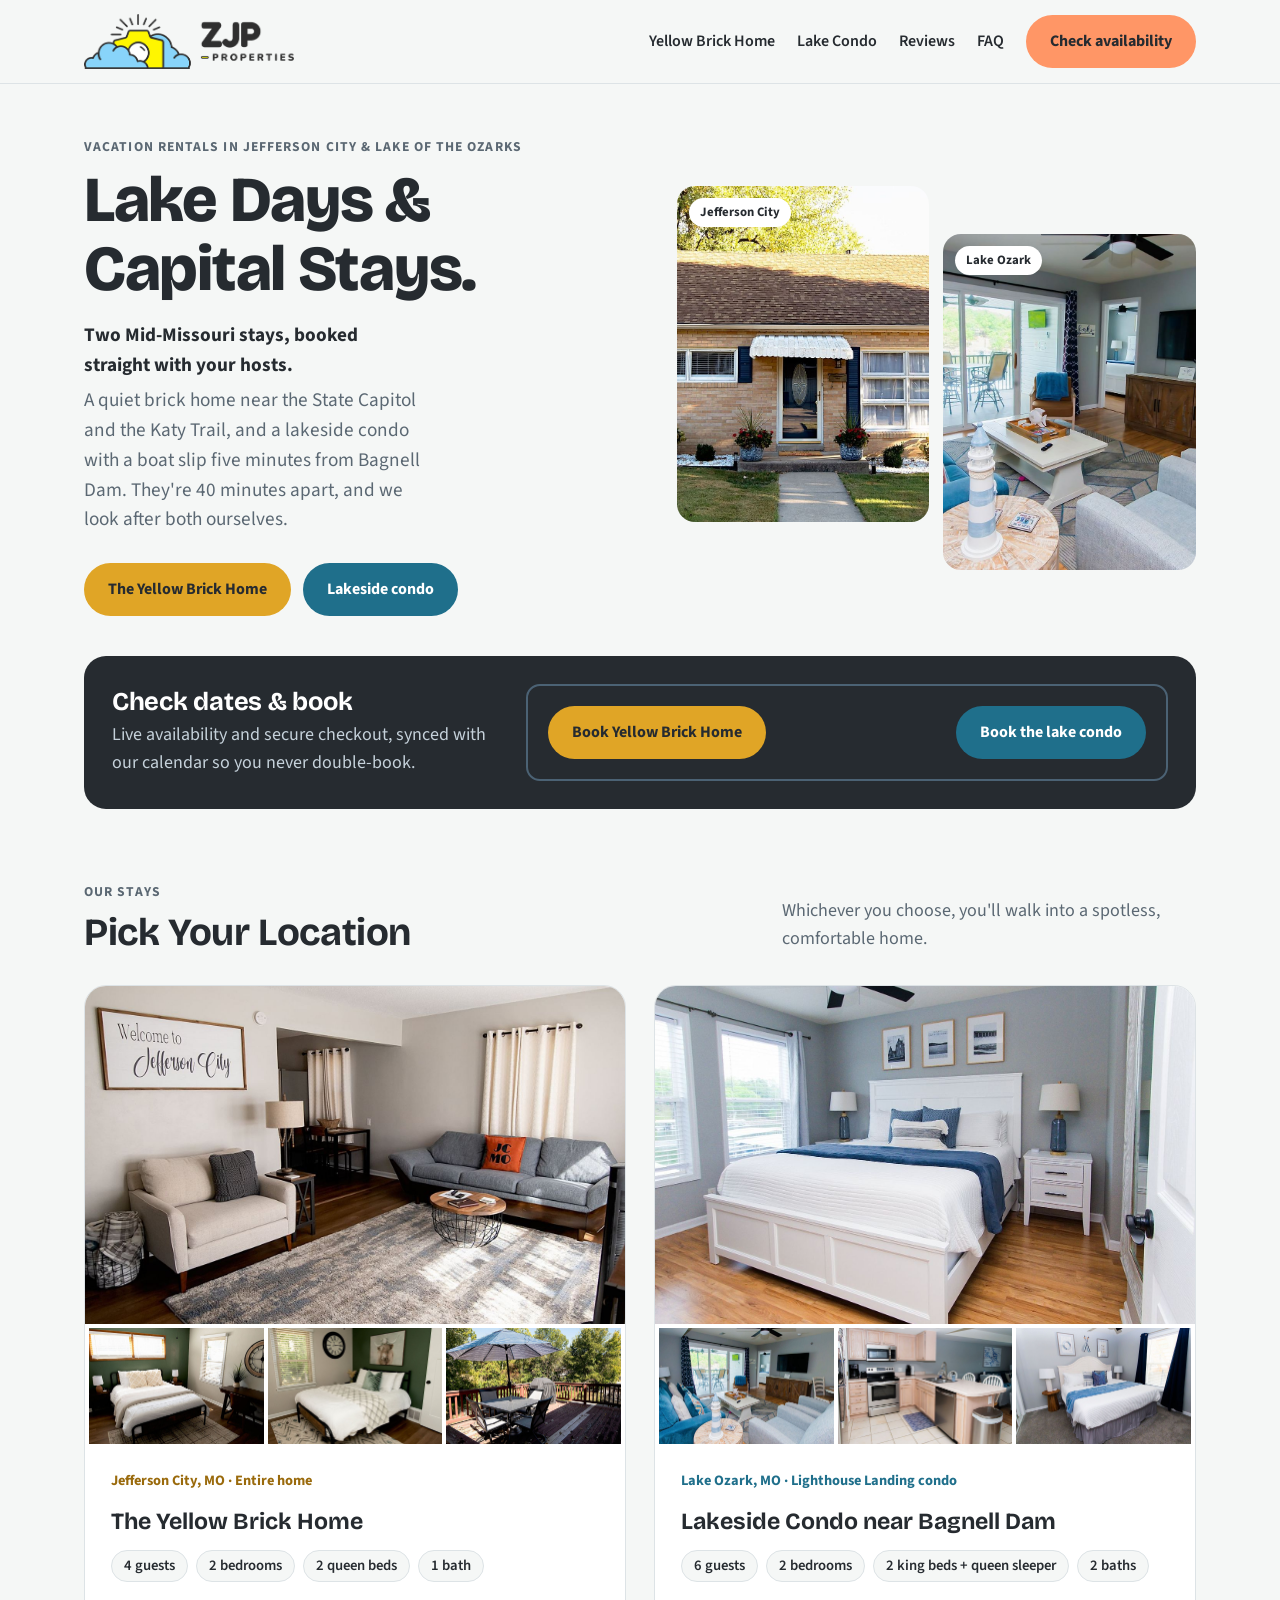
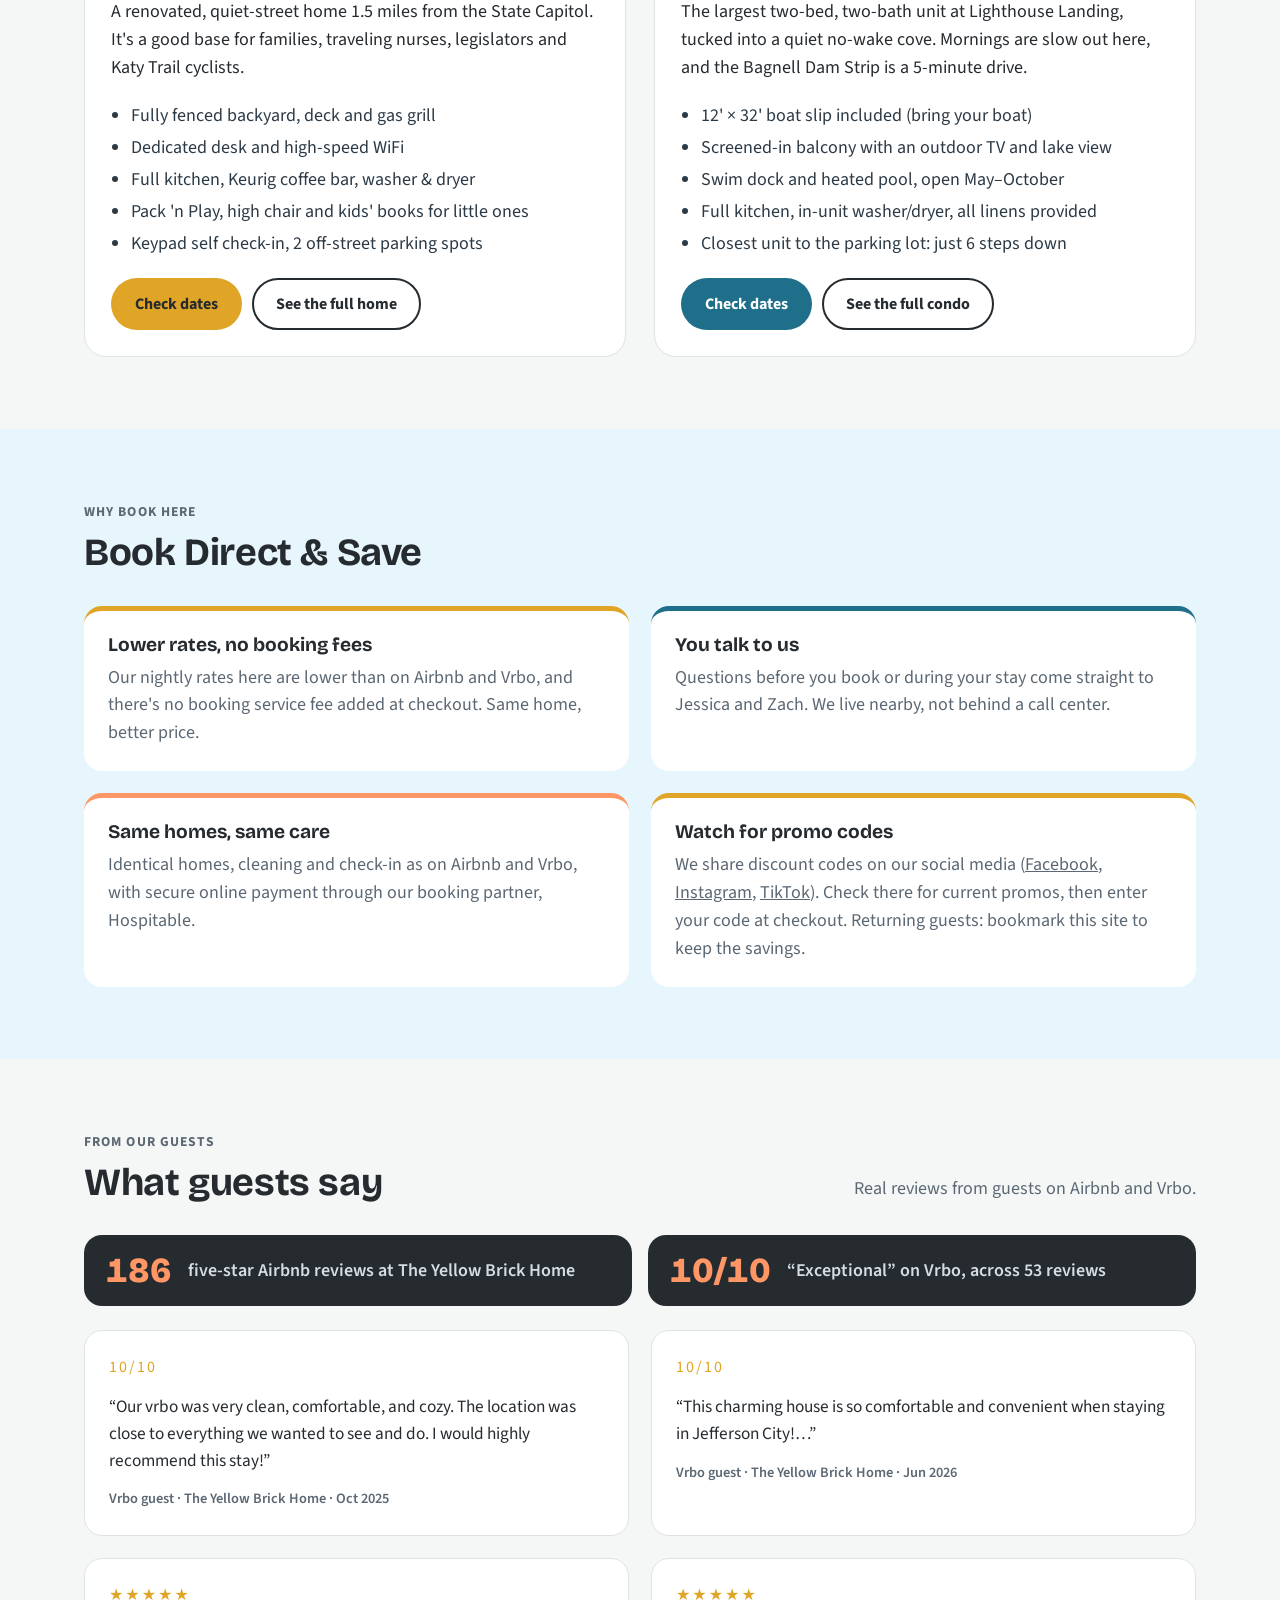
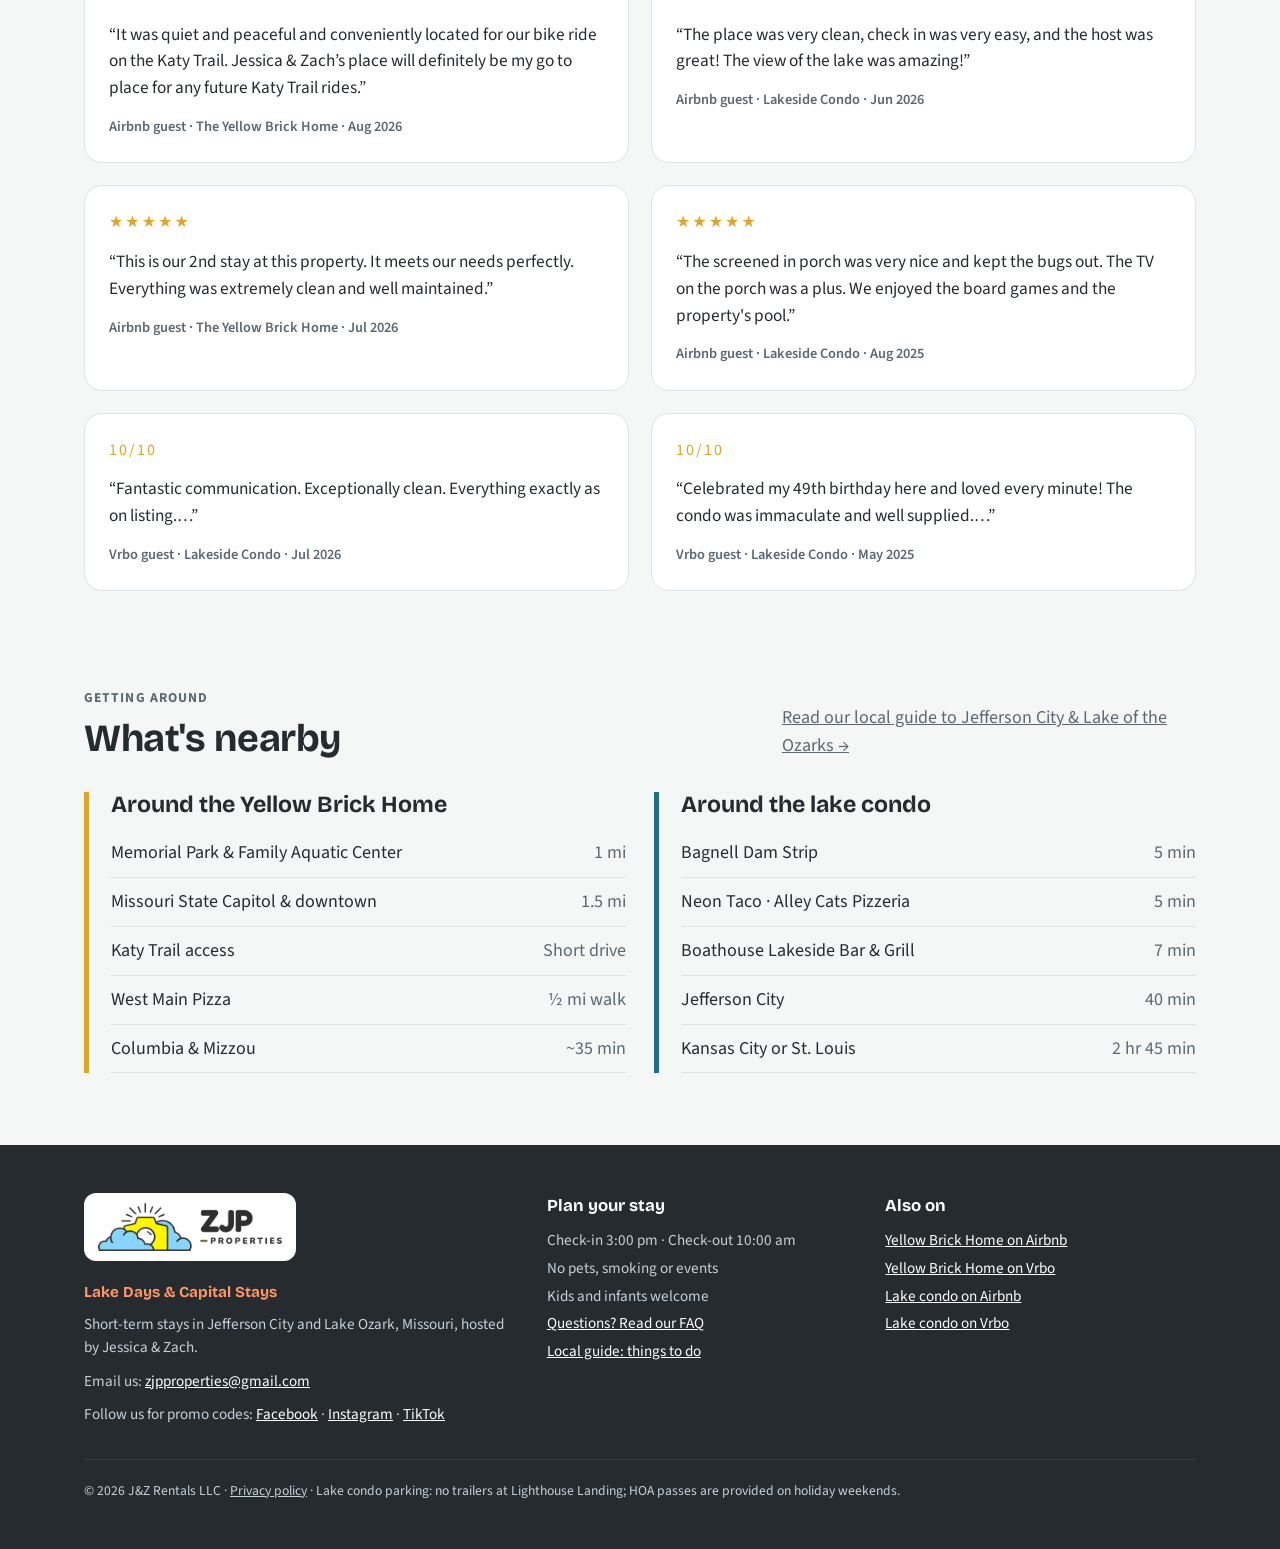
==== index.html @ ec97872d "Use horizontal ZJP logo in header and footer; logo share image Co-Authored-By: Claude Opus 5.5 <nore" ====
<!DOCTYPE html>
<html lang="en">
<head>
<meta charset="utf-8">
<meta name="viewport" content="width=device-width, initial-scale=1">
<title>Vacation Rentals in Jefferson City &amp; Lake of the Ozarks, MO | ZJP Properties</title>
<meta name="description" content="Book direct and save on two Mid-Missouri vacation rentals: The Yellow Brick Home near the Missouri State Capitol in Jefferson City, and a lakeside condo with a boat slip near Bagnell Dam at Lake of the Ozarks.">
<link rel="icon" type="image/svg+xml" href="img/favicon.svg">
<link rel="alternate icon" type="image/png" href="img/apple-touch-icon.png">
<link rel="apple-touch-icon" href="img/apple-touch-icon.png">
<link rel="preconnect" href="https://fonts.googleapis.com">
<link rel="preconnect" href="https://fonts.gstatic.com" crossorigin>
<link href="https://fonts.googleapis.com/css2?family=Bricolage+Grotesque:opsz,wght@12..96,500;12..96,700;12..96,800&family=Source+Sans+3:wght@400;600;700&display=swap" rel="stylesheet">
<link rel="stylesheet" href="css/site.css">
<link rel="canonical" href="https://zjpproperties.com/">
<meta name="robots" content="index, follow, max-image-preview:large">
<meta property="og:type" content="website">
<meta property="og:site_name" content="ZJP Properties">
<meta property="og:title" content="Vacation Rentals in Jefferson City &amp; Lake of the Ozarks, MO | ZJP Properties">
<meta property="og:description" content="Book direct and save on two Mid-Missouri vacation rentals: The Yellow Brick Home near the Missouri State Capitol in Jefferson City, and a lakeside condo with a boat slip near Bagnell Dam at Lake of the Ozarks.">
<meta property="og:url" content="https://zjpproperties.com/">
<meta property="og:image" content="https://zjpproperties.com/img/og-image.png">
<meta property="og:image:width" content="1200">
<meta property="og:image:height" content="630">
<meta property="og:image:alt" content="ZJP Properties logo: Lake Days &amp; Capital Stays, Jefferson City and Lake of the Ozarks">
<meta property="og:locale" content="en_US">
<meta name="twitter:card" content="summary_large_image">
<meta name="geo.region" content="US-MO">
<script type="application/ld+json">
{
 "@context": "https://schema.org",
 "@graph": [
  {
   "@type": "Organization",
   "@id": "https://zjpproperties.com/#org",
   "name": "ZJP Properties",
   "legalName": "J&Z Rentals LLC",
   "url": "https://zjpproperties.com/",
   "logo": "https://zjpproperties.com/img/zjp-horizontal.png",
   "email": "zjpproperties@gmail.com",
   "slogan": "Lake Days & Capital Stays",
   "sameAs": [
    "https://www.facebook.com/zjpproperties/",
    "https://www.instagram.com/zjpproperties/",
    "https://www.tiktok.com/@zjp.properties"
   ],
   "areaServed": [
    {
     "@type": "City",
     "name": "Jefferson City, Missouri"
    },
    {
     "@type": "City",
     "name": "Lake Ozark, Missouri"
    },
    {
     "@type": "Place",
     "name": "Lake of the Ozarks, Missouri"
    }
   ]
  },
  {
   "@type": "WebSite",
   "@id": "https://zjpproperties.com/#site",
   "url": "https://zjpproperties.com/",
   "name": "ZJP Properties",
   "publisher": {
    "@id": "https://zjpproperties.com/#org"
   }
  },
  {
   "@type": "ItemList",
   "name": "Our vacation rentals",
   "itemListElement": [
    {
     "@type": "ListItem",
     "position": 1,
     "url": "https://zjpproperties.com/yellow-brick-home.html",
     "name": "The Yellow Brick Home, Jefferson City"
    },
    {
     "@type": "ListItem",
     "position": 2,
     "url": "https://zjpproperties.com/lake-condo.html",
     "name": "Lakeside Condo near Bagnell Dam, Lake Ozark"
    }
   ]
  }
 ]
}
</script>
</head>
<body>

<header>
  <div class="wrap nav">
    <a class="brand" href="#top"><img src="img/zjp-horizontal.png" alt="ZJP Properties" width="211" height="55"></a>
    <button class="menu-toggle" type="button" aria-expanded="false" aria-controls="main-nav"><svg viewBox="0 0 24 24" aria-hidden="true"><path d="M3 6h18M3 12h18M3 18h18" stroke="currentColor" stroke-width="2.5" stroke-linecap="round"/></svg>Menu</button>
    <nav class="links" id="main-nav" aria-label="Main">
      <a href="yellow-brick-home.html">Yellow Brick Home</a>
      <a href="lake-condo.html">Lake Condo</a>
      <a href="#reviews">Reviews</a>
      <a href="faq.html">FAQ</a>
      <a class="btn btn-dark" href="#book">Check availability</a>
    </nav>
  </div>
</header>

<main id="top">
  <!-- HERO -->
  <div class="wrap hero">
    <div class="hero-grid">
      <div>
        <h1><span class="kicker h1-kicker">Vacation Rentals in Jefferson City &amp; Lake of the Ozarks</span>Lake Days &amp; Capital Stays.</h1>
        <p class="lede"><b class="lede-lead">Two Mid-Missouri stays, booked straight with your hosts.</b> A quiet brick home near the State Capitol and the Katy Trail, and a lakeside condo with a boat slip five minutes from Bagnell Dam. They're 40 minutes apart, and we look after both ourselves.</p>
        <div class="ctas">
          <a class="btn btn-brick" href="yellow-brick-home.html">The Yellow Brick Home</a>
          <a class="btn btn-lake" href="lake-condo.html">Lakeside condo</a>
        </div>
      </div>
      <div class="hero-photos">
        <div class="photo ybh">
          <img src="img/yellow-brick-home-exterior.jpg" alt="Front of The Yellow Brick Home, a yellow brick house with navy shutters" onerror="this.remove()">
          <div class="fallback">Photo: The Yellow Brick Home</div>
          <span class="tag">Jefferson City</span>
        </div>
        <div class="photo loz">
          <img src="img/lake-living-room.jpg" alt="Condo living room opening onto the screened balcony and the lake" onerror="this.remove()">
          <div class="fallback">Photo: lake condo living room</div>
          <span class="tag">Lake Ozark</span>
        </div>
      </div>
    </div>
  </div>

    <div class="wrap" id="book">
    <div class="book">
      <div>
        <h2 style="font-size:1.6rem">Check dates &amp; book</h2>
        <p>Live availability and secure checkout, synced with our calendar so you never double-book.</p>
      </div>
      <div class="widget-slot" id="hospitable-booking-widget">
        <a class="btn btn-brick" href="yellow-brick-home.html#book">Book Yellow Brick Home</a>
        <a class="btn btn-lake" href="lake-condo.html#book">Book the lake condo</a>
      </div>
    </div>
  </div>

  <!-- STAYS -->
  <section id="stays">
    <div class="wrap">
      <div class="section-head">
        <div><div class="kicker">Our stays</div><h2>Pick Your Location</h2></div>
        <p>Whichever you choose, you'll walk into a spotless, comfortable home.</p>
      </div>
      <div class="stays">
        <article class="stay is-ybh" id="yellow-brick-home">
          <div class="photo ybh">
            <img src="img/ybh-living-room.jpg" alt="Living room with a gray sofa and a Welcome to Jefferson City sign" onerror="this.remove()">
            <div class="fallback">Photo: The Yellow Brick Home living room</div>
          </div>
          <div class="thumbs">
            <img src="img/ybh-bedroom-desk.jpg" alt="Queen bedroom with a desk for working" loading="lazy">
            <img src="img/ybh-bedroom-2.jpg" alt="Second queen bedroom with a green accent wall" loading="lazy">
            <img src="img/ybh-deck.jpg" alt="Back deck with a table, umbrella and gas grill" loading="lazy">
          </div>
          <div class="stay-body">
            <div class="where">Jefferson City, MO · Entire home</div>
            <h3>The Yellow Brick Home</h3>
            <ul class="facts">
              <li>4 guests</li><li>2 bedrooms</li><li>2 queen beds</li><li>1 bath</li>
            </ul>
            <p>A renovated, quiet-street home 1.5 miles from the State Capitol. It's a good base for families, traveling nurses, legislators and Katy Trail cyclists.</p>
            <ul class="highlights">
              <li>Fully fenced backyard, deck and gas grill</li>
              <li>Dedicated desk and high-speed WiFi</li>
              <li>Full kitchen, Keurig coffee bar, washer &amp; dryer</li>
              <li>Pack 'n Play, high chair and kids' books for little ones</li>
              <li>Keypad self check-in, 2 off-street parking spots</li>
            </ul>
            <div class="actions">
              <a class="btn btn-brick" href="yellow-brick-home.html#book">Check dates</a>
              <a class="btn btn-ghost" href="yellow-brick-home.html">See the full home</a>
            </div>
          </div>
        </article>

        <article class="stay is-loz" id="lake-condo">
          <div class="photo loz">
            <img src="img/lake-primary-bedroom.jpg" alt="Primary bedroom with a king bed and windows overlooking the cove" onerror="this.remove()">
            <div class="fallback">Photo: primary bedroom</div>
          </div>
          <div class="thumbs">
            <img src="img/lake-living-room.jpg" alt="Living room with a view through to the balcony" loading="lazy">
            <img src="img/lake-kitchen.jpg" alt="Kitchen with stainless appliances and a breakfast bar" loading="lazy">
            <img src="img/lake-second-bedroom.jpg" alt="Second bedroom with a king bed" loading="lazy">
          </div>
          <div class="stay-body">
            <div class="where">Lake Ozark, MO · Lighthouse Landing condo</div>
            <h3>Lakeside Condo near Bagnell Dam</h3>
            <ul class="facts">
              <li>6 guests</li><li>2 bedrooms</li><li>2 king beds + queen sleeper</li><li>2 baths</li>
            </ul>
            <p>The largest two-bed, two-bath unit at Lighthouse Landing, tucked into a quiet no-wake cove. Mornings are slow out here, and the Bagnell Dam Strip is a 5-minute drive.</p>
            <ul class="highlights">
              <li>12' × 32' boat slip included (bring your boat)</li>
              <li>Screened-in balcony with an outdoor TV and lake view</li>
              <li>Swim dock and heated pool, open May–October</li>
              <li>Full kitchen, in-unit washer/dryer, all linens provided</li>
              <li>Closest unit to the parking lot: just 6 steps down</li>
            </ul>
            <div class="actions">
              <a class="btn btn-lake" href="lake-condo.html#book">Check dates</a>
              <a class="btn btn-ghost" href="lake-condo.html">See the full condo</a>
            </div>
          </div>
        </article>
      </div>
    </div>
  </section>

  <!-- WHY DIRECT -->
  <section class="direct" id="direct">
    <div class="wrap">
      <div class="section-head">
        <div><div class="kicker">Why book here</div><h2>Book Direct &amp; Save</h2></div>
      </div>
      <div class="reasons">
        <div class="reason">
          <h3>Lower rates, no booking fees</h3>
          <p>Our nightly rates here are lower than on Airbnb and Vrbo, and there's no booking service fee added at checkout. Same home, better price.</p>
        </div>
        <div class="reason">
          <h3>You talk to us</h3>
          <p>Questions before you book or during your stay come straight to Jessica and Zach. We live nearby, not behind a call center.</p>
        </div>
        <div class="reason">
          <h3>Same homes, same care</h3>
          <p>Identical homes, cleaning and check-in as on Airbnb and Vrbo, with secure online payment through our booking partner, Hospitable.</p>
        </div>
        <div class="reason">
          <h3>Watch for promo codes</h3>
          <p>We share discount codes on our social media (<a href="https://www.facebook.com/zjpproperties/" target="_blank" rel="noopener">Facebook</a>, <a href="https://www.instagram.com/zjpproperties/" target="_blank" rel="noopener">Instagram</a>, <a href="https://www.tiktok.com/@zjp.properties" target="_blank" rel="noopener">TikTok</a>). Check there for current promos, then enter your code at checkout. Returning guests: bookmark this site to keep the savings.</p>
        </div>
      </div>
    </div>
  </section>

  <!-- REVIEWS -->
  <section id="reviews">
    <div class="wrap">
      <div class="section-head">
        <div><div class="kicker">From our guests</div><h2>What guests say</h2></div>
        <p>Real reviews from guests on Airbnb and Vrbo.</p>
      </div>
      <div class="scores">
        <div class="score"><b>186</b><span>five-star Airbnb reviews at The Yellow Brick Home</span></div>
        <div class="score"><b>10/10</b><span>“Exceptional” on Vrbo, across 53 reviews</span></div>
      </div>
      <div class="reviews">
        <blockquote>
          <div class="stars" aria-label="10 out of 10">10/10</div>
          <p>“Our vrbo was very clean, comfortable, and cozy. The location was close to everything we wanted to see and do. I would highly recommend this stay!”</p>
          <footer>Vrbo guest · The Yellow Brick Home · Oct 2025</footer>
        </blockquote>
        <blockquote>
          <div class="stars" aria-label="10 out of 10">10/10</div>
          <p>“This charming house is so comfortable and convenient when staying in Jefferson City!…”</p>
          <footer>Vrbo guest · The Yellow Brick Home · Jun 2026</footer>
        </blockquote>
        <blockquote>
          <div class="stars" aria-label="5 out of 5 stars">★★★★★</div>
          <p>“It was quiet and peaceful and conveniently located for our bike ride on the Katy Trail. Jessica &amp; Zach’s place will definitely be my go to place for any future Katy Trail rides.”</p>
          <footer>Airbnb guest · The Yellow Brick Home · Aug 2026</footer>
        </blockquote>
        <blockquote>
          <div class="stars" aria-label="5 out of 5 stars">★★★★★</div>
          <p>“The place was very clean, check in was very easy, and the host was great! The view of the lake was amazing!”</p>
          <footer>Airbnb guest · Lakeside Condo · Jun 2026</footer>
        </blockquote>
        <blockquote>
          <div class="stars" aria-label="5 out of 5 stars">★★★★★</div>
          <p>“This is our 2nd stay at this property. It meets our needs perfectly. Everything was extremely clean and well maintained.”</p>
          <footer>Airbnb guest · The Yellow Brick Home · Jul 2026</footer>
        </blockquote>
        <blockquote>
          <div class="stars" aria-label="5 out of 5 stars">★★★★★</div>
          <p>“The screened in porch was very nice and kept the bugs out. The TV on the porch was a plus. We enjoyed the board games and the property's pool.”</p>
          <footer>Airbnb guest · Lakeside Condo · Aug 2025</footer>
        </blockquote>
        <blockquote>
          <div class="stars" aria-label="10 out of 10">10/10</div>
          <p>“Fantastic communication. Exceptionally clean. Everything exactly as on listing.…”</p>
          <footer>Vrbo guest · Lakeside Condo · Jul 2026</footer>
        </blockquote>
        <blockquote>
          <div class="stars" aria-label="10 out of 10">10/10</div>
          <p>“Celebrated my 49th birthday here and loved every minute! The condo was immaculate and well supplied.…”</p>
          <footer>Vrbo guest · Lakeside Condo · May 2025</footer>
        </blockquote>
      </div>
    </div>
  </section>

  <!-- AREA -->
  <section id="area" style="padding-top:24px">
    <div class="wrap">
      <div class="section-head">
        <div><div class="kicker">Getting around</div><h2>What's nearby</h2></div>
        <p><a href="jefferson-city-lake-of-the-ozarks-guide.html">Read our local guide to Jefferson City &amp; Lake of the Ozarks →</a></p>
      </div>
      <div class="area">
        <div class="area-col">
          <h3>Around the Yellow Brick Home</h3>
          <ul class="dist">
            <li><span>Memorial Park &amp; Family Aquatic Center</span><span>1 mi</span></li>
            <li><span>Missouri State Capitol &amp; downtown</span><span>1.5 mi</span></li>
            <li><span>Katy Trail access</span><span>Short drive</span></li>
            <li><span>West Main Pizza</span><span>½ mi walk</span></li>
            <li><span>Columbia &amp; Mizzou</span><span>~35 min</span></li>
          </ul>
        </div>
        <div class="area-col lake">
          <h3>Around the lake condo</h3>
          <ul class="dist">
            <li><span>Bagnell Dam Strip</span><span>5 min</span></li>
            <li><span>Neon Taco · Alley Cats Pizzeria</span><span>5 min</span></li>
            <li><span>Boathouse Lakeside Bar &amp; Grill</span><span>7 min</span></li>
            <li><span>Jefferson City</span><span>40 min</span></li>
            <li><span>Kansas City or St. Louis</span><span>2 hr 45 min</span></li>
          </ul>
        </div>
      </div>
    </div>
  </section>
</main>

<footer class="site-foot">
  <div class="wrap">
    <div class="foot-grid">
      <div>
        <a class="foot-logo" href="index.html"><img src="img/zjp-horizontal.png" alt="ZJP Properties" width="184" height="48" loading="lazy"></a>
        <p class="foot-tag">Lake Days &amp; Capital Stays</p>
        <p>Short-term stays in Jefferson City and Lake Ozark, Missouri, hosted by Jessica &amp; Zach.</p>
        <p style="margin-top:10px">Email us: <a href="mailto:zjpproperties@gmail.com">zjpproperties@gmail.com</a></p>
        <p class="foot-social">Follow us for promo codes: <a href="https://www.facebook.com/zjpproperties/" rel="me noopener" target="_blank">Facebook</a> · <a href="https://www.instagram.com/zjpproperties/" rel="me noopener" target="_blank">Instagram</a> · <a href="https://www.tiktok.com/@zjp.properties" rel="me noopener" target="_blank">TikTok</a></p>
      </div>
      <div>
        <h4>Plan your stay</h4>
        <ul>
          <li>Check-in 3:00 pm · Check-out 10:00 am</li>
          <li>No pets, smoking or events</li>
          <li>Kids and infants welcome</li>
          <li><a href="faq.html">Questions? Read our FAQ</a></li>
          <li><a href="jefferson-city-lake-of-the-ozarks-guide.html">Local guide: things to do</a></li>
        </ul>
      </div>
      <div>
        <h4>Also on</h4>
        <ul>
          <li><a href="https://airbnb.com/h/yellowbrickhome">Yellow Brick Home on Airbnb</a></li>
          <li><a href="https://www.vrbo.com/2959095">Yellow Brick Home on Vrbo</a></li>
          <li><a href="https://airbnb.com/h/lakeozarkview">Lake condo on Airbnb</a></li>
          <li><a href="https://www.vrbo.com/3686743">Lake condo on Vrbo</a></li>
        </ul>
      </div>
    </div>
    <div class="fine">© 2026 J&amp;Z Rentals LLC · <a href="privacy.html">Privacy policy</a> · Lake condo parking: no trailers at Lighthouse Landing; HOA passes are provided on holiday weekends.</div>
  </div>
</footer>
<script src="js/nav.js"></script>
</body>
</html>
---- css/site.css ----
/* Layout idea: two homes, two colors. Brick-gold for Jefferson City, lake-blue for Lake Ozark, side by side on one calm page.
   Brand colors pulled from the ZJP Properties logo: coral house, sky-blue clouds, charcoal outline. */
:root{
  --ink:#262b30;          /* logo outline charcoal, text + dark bands */
  --coral:#ff9666;        /* logo house */
  --sky:#88d4fa;          /* logo clouds */
  --sky-tint:#e7f5fd;
  --paper:#f5f7f6;        /* cool off-white page */
  --card:#ffffff;
  --brick:#e0a526;        /* Yellow Brick Home gold */
  --lake:#1f6f8b;         /* Lake of the Ozarks blue */
  --muted:#5b6873;
  --line:#dde3e6;
  --display:"Bricolage Grotesque", "Segoe UI", system-ui, sans-serif;
  --body:"Source Sans 3", "Segoe UI", system-ui, sans-serif;
  color-scheme: light;
}
*{box-sizing:border-box}
html,body{margin:0}
body{background:var(--paper);color:var(--ink);font-family:var(--body);font-size:18px;line-height:1.55}
img{max-width:100%;height:auto;display:block}
a{color:inherit}
h1,h2,h3{font-family:var(--display);line-height:1.08;margin:0;text-wrap:balance}
h1{font-size:clamp(2.3rem,5.4vw,4rem);font-weight:800;letter-spacing:-.02em}
h2{font-size:clamp(1.7rem,3.4vw,2.4rem);font-weight:700;letter-spacing:-.01em}
h3{font-size:1.45rem;font-weight:700}
p{margin:0}
.wrap{max-width:1160px;margin:0 auto;padding:0 24px}
:focus-visible{outline:3px solid var(--lake);outline-offset:3px;border-radius:4px}

/* header */
header{position:sticky;top:0;z-index:5;background:rgba(245,247,246,.94);backdrop-filter:blur(6px);border-bottom:1px solid var(--line)}
.nav{display:flex;align-items:center;justify-content:space-between;gap:16px;padding-top:14px;padding-bottom:14px}
.brand{display:flex;align-items:center;gap:12px;text-decoration:none}
.brand img{height:52px;width:auto}
.brand span{font-size:.9rem;color:var(--muted);font-weight:600;line-height:1.2}
@media (max-width:480px){.brand span{display:none}}
.links{display:flex;gap:22px;align-items:center;font-weight:600;font-size:1rem}
.links a{text-decoration:none}
.links a:hover{text-decoration:underline}
.btn{display:inline-flex;align-items:center;justify-content:center;gap:8px;padding:12px 22px;border-radius:999px;font-weight:700;text-decoration:none;border:2px solid transparent;font-size:1rem;cursor:pointer}
.btn-dark{background:var(--coral);color:var(--ink)}
.btn-dark:hover{background:#f57f4a}
.btn-brick{background:var(--brick);color:var(--ink)}
.btn-brick:hover{background:#cf951b}
.btn-lake{background:var(--lake);color:#fff}
.btn-lake:hover{background:#185a71}
.btn-ghost{border-color:var(--ink);color:var(--ink);background:transparent}


/* photos with graceful fallback */
.photo{position:relative;overflow:hidden;border-radius:18px;background:linear-gradient(135deg,var(--c1),var(--c2))}
.photo img{width:100%;height:100%;object-fit:cover}
.photo .fallback{position:absolute;inset:0;display:flex;align-items:flex-end;padding:18px;color:#fff;font-weight:600;font-size:.95rem;opacity:.9}
.photo img + .fallback{display:none}
.ybh{--c1:#f3c95b;--c2:#b97d12}
.loz{--c1:#4aa3c0;--c2:#123f52}

/* hero */
.hero{padding-top:56px;padding-bottom:40px}
.hero-grid{display:grid;grid-template-columns:1.05fr 1fr;gap:48px;align-items:center}
.hero p.lede{font-size:1.2rem;color:var(--muted);max-width:34ch;margin-top:18px}
.hero .ctas{display:flex;flex-wrap:wrap;gap:12px;margin-top:28px}
.hero-photos{display:grid;grid-template-columns:1fr 1fr;gap:14px}
.hero-photos .photo{aspect-ratio:3/4}
.hero-photos .photo:last-child{margin-top:48px}
.tag{position:absolute;left:12px;top:12px;background:#fff;color:var(--ink);font-size:.8rem;font-weight:700;padding:5px 11px;border-radius:999px}
@media (max-width:860px){.hero-grid{grid-template-columns:1fr}.hero-photos .photo{aspect-ratio:4/3}.hero-photos .photo:last-child{margin-top:0}}

/* booking strip */
.book{background:var(--ink);color:#fff;border-radius:22px;padding:28px;display:grid;grid-template-columns:1.2fr 2fr;gap:28px;align-items:center}
.book p{color:#c5d1da;margin-top:6px}
.widget-slot{border:2px dashed #4b6274;border-radius:14px;padding:20px;display:flex;flex-wrap:wrap;gap:12px;align-items:center;justify-content:space-between}
.widget-slot small{color:#9fb1bf;flex-basis:100%}
@media (max-width:860px){.book{grid-template-columns:1fr}}

/* sections */
section{padding:72px 0}
.kicker{font-weight:700;font-size:.85rem;letter-spacing:.08em;text-transform:uppercase;color:var(--muted);margin-bottom:10px}
.section-head{display:flex;justify-content:space-between;align-items:end;gap:24px;flex-wrap:wrap;margin-bottom:32px}
.section-head p{color:var(--muted);max-width:46ch}

/* stays */
.stays{display:grid;grid-template-columns:1fr 1fr;gap:28px}
.stay{background:var(--card);border-radius:22px;overflow:hidden;border:1px solid var(--line);display:flex;flex-direction:column}
.stay .photo{border-radius:0;aspect-ratio:16/10}
.thumbs{display:grid;grid-template-columns:repeat(3,1fr);gap:4px;padding:4px 4px 0}
.thumbs img{aspect-ratio:3/2;object-fit:cover;width:100%}
.stay-body{padding:26px;display:flex;flex-direction:column;gap:16px;flex:1}
.stay .where{font-weight:700;font-size:.9rem}
.stay.is-ybh .where{color:#9a6a0c}
.stay.is-loz .where{color:var(--lake)}
.facts{display:flex;flex-wrap:wrap;gap:8px;list-style:none;padding:0;margin:0}
.facts li{background:var(--paper);border:1px solid var(--line);border-radius:999px;padding:4px 12px;font-size:.92rem;font-weight:600;font-variant-numeric:tabular-nums}
.highlights{margin:0;padding-left:20px;color:#2c3a46}
.highlights li{margin:4px 0}
.stay .actions{margin-top:auto;display:flex;gap:10px;flex-wrap:wrap}
@media (max-width:860px){.stays{grid-template-columns:1fr}}

/* direct */
.direct{background:var(--sky-tint)}
.reasons{display:grid;grid-template-columns:repeat(2,1fr);gap:22px}
.reason{background:var(--card);border-radius:18px;padding:24px;border-top:5px solid var(--brick)}
.reason:nth-child(2){border-top-color:var(--lake)}
.reason:nth-child(3){border-top-color:var(--coral)}
.reason h3{font-size:1.2rem;margin-bottom:8px}
.reason p{color:var(--muted)}
@media (max-width:860px){.reasons{grid-template-columns:1fr}}

/* reviews */
.reviews{display:grid;grid-template-columns:repeat(2,1fr);gap:22px}
blockquote{margin:0;background:var(--card);border:1px solid var(--line);border-radius:18px;padding:24px;display:flex;flex-direction:column;gap:14px}
blockquote p{font-size:1.08rem}
blockquote footer{font-size:.9rem;color:var(--muted);font-weight:600}
.stars{color:var(--brick);letter-spacing:2px;font-size:1rem}
@media (max-width:760px){.reviews{grid-template-columns:1fr}}
.scores{display:flex;flex-wrap:wrap;gap:16px;margin-bottom:24px}
.score{flex:1 1 260px;display:flex;align-items:center;gap:16px;background:var(--ink);color:#fff;border-radius:18px;padding:18px 22px}
.score b{font-family:var(--display);font-size:2.2rem;font-weight:800;color:var(--coral);font-variant-numeric:tabular-nums;line-height:1}
.score span{color:#d6dee4;font-weight:600}

/* area */
.area{display:grid;grid-template-columns:1fr 1fr;gap:28px}
.area-col{border-left:5px solid var(--brick);padding-left:22px}
.area-col.lake{border-left-color:var(--lake)}
.area-col h3{margin-bottom:12px}
.dist{list-style:none;padding:0;margin:0}
.dist li{display:flex;justify-content:space-between;gap:16px;padding:10px 0;border-bottom:1px solid var(--line)}
.dist span:last-child{color:var(--muted);font-variant-numeric:tabular-nums;white-space:nowrap}
@media (max-width:760px){.area{grid-template-columns:1fr}}

/* footer */
.site-foot{background:var(--ink);color:#c5d1da;padding:48px 0;font-size:.95rem}
.foot-grid{display:grid;grid-template-columns:1.4fr 1fr 1fr;gap:28px}
.site-foot h4{color:#fff;font-family:var(--display);font-size:1.05rem;margin:0 0 10px}
.site-foot ul{list-style:none;padding:0;margin:0}
.site-foot li{margin:4px 0}
.foot-social{margin-top:10px}
.site-foot a{color:#fff}
.fine{margin-top:32px;padding-top:20px;border-top:1px solid #2d4152;font-size:.85rem}
@media (max-width:760px){.foot-grid{grid-template-columns:1fr}}

@media (prefers-reduced-motion:reduce){*{scroll-behavior:auto!important;transition:none!important}}
html{scroll-behavior:smooth}

/* ---------- property + FAQ pages ---------- */
.crumbs{font-size:.92rem;color:var(--muted);padding-top:28px}
.crumbs a{color:var(--muted)}
.prop-head{display:flex;justify-content:space-between;align-items:end;gap:24px;flex-wrap:wrap;padding:12px 0 24px}
.prop-head .where{font-weight:700;font-size:.95rem;margin-bottom:8px}
.is-ybh .prop-head .where{color:#9a6a0c}
.is-loz .prop-head .where{color:var(--lake)}
.gallery{display:grid;grid-template-columns:2fr 1fr 1fr;grid-template-rows:repeat(2,minmax(150px,240px));gap:10px;border-radius:22px;overflow:hidden}
.gallery button{all:unset;cursor:zoom-in;display:block;position:relative;overflow:hidden;background:#d8e0e4}
.gallery button:focus-visible{outline:3px solid var(--lake);outline-offset:-3px}
.gallery img{width:100%;height:100%;object-fit:cover;transition:transform .3s}
.gallery button:hover img{transform:scale(1.03)}
.gallery button:first-child{grid-row:span 2}
@media (max-width:760px){.gallery{grid-template-columns:1fr 1fr;grid-template-rows:none}.gallery button{aspect-ratio:4/3}.gallery button:first-child{grid-column:span 2;grid-row:auto}}
dialog.lightbox{border:0;padding:0;background:transparent;max-width:min(1200px,94vw);max-height:92vh}
dialog.lightbox::backdrop{background:rgba(15,20,25,.88)}
dialog.lightbox img{max-height:84vh;width:auto;margin:0 auto;border-radius:12px}
dialog.lightbox .lb-bar{display:flex;justify-content:space-between;align-items:center;gap:12px;color:#fff;padding:10px 4px 0}
dialog.lightbox button{background:#fff;color:var(--ink);border:0;border-radius:999px;padding:8px 16px;font-weight:700;cursor:pointer;font-size:.95rem}
.prop-grid{display:grid;grid-template-columns:1.6fr 1fr;gap:48px;align-items:start}
@media (max-width:900px){.prop-grid{grid-template-columns:1fr}}
.prose p{margin-bottom:14px;max-width:62ch}
.glance{background:var(--card);border:1px solid var(--line);border-radius:20px;padding:24px;position:sticky;top:96px}
.glance h3{font-size:1.15rem;margin-bottom:12px}
.glance dl{display:grid;grid-template-columns:auto 1fr;gap:8px 16px;margin:0 0 20px}
.glance dt{color:var(--muted);font-weight:600}
.glance dd{margin:0;font-weight:700;font-variant-numeric:tabular-nums}
.glance .btn{width:100%}
.glance small{display:block;color:var(--muted);margin-top:10px;text-align:center}
.block{padding:40px 0;border-top:1px solid var(--line)}
.block h2{font-size:1.6rem;margin-bottom:18px}
.amen{display:grid;grid-template-columns:repeat(auto-fill,minmax(220px,1fr));gap:22px}
.amen h3{font-size:1.05rem;margin-bottom:8px}
.amen ul,.rules ul,.checkout{margin:0;padding-left:20px}
.amen li,.rules li,.checkout li{margin:4px 0}
.rules{display:grid;grid-template-columns:1fr 1fr;gap:22px}
@media (max-width:760px){.rules{grid-template-columns:1fr}}
.note{background:var(--sky-tint);border-left:5px solid var(--lake);border-radius:12px;padding:18px 20px;max-width:70ch}
.note.warn{background:#fff6e6;border-left-color:var(--brick)}
.note b{display:block;margin-bottom:4px}
.cta-band{background:var(--ink);color:#fff;border-radius:22px;padding:32px;display:flex;justify-content:space-between;align-items:center;gap:20px;flex-wrap:wrap;margin:24px 0 72px}
.cta-band p{color:#c5d1da;margin-top:6px}
.faq{max-width:820px}
.faq h2{font-size:1.5rem;margin:36px 0 12px}
.faq details{background:var(--card);border:1px solid var(--line);border-radius:14px;margin-bottom:10px}
.faq summary{cursor:pointer;padding:16px 20px;font-weight:700;list-style:none;display:flex;justify-content:space-between;gap:16px}
.faq summary::after{content:"+";font-family:var(--display);font-size:1.3rem;line-height:1;color:var(--lake)}
.faq details[open] summary::after{content:"–"}
.faq summary::-webkit-details-marker{display:none}
.faq details > div{padding:0 20px 18px;color:#2c3a46}
.faq details > div p + p{margin-top:10px}
.links a[aria-current="page"]{text-decoration:underline;text-underline-offset:5px}
.gallery.g4 button:last-child{grid-column:span 2}
@media (max-width:760px){.gallery.g4 button:last-child{grid-column:auto}}
.booking{scroll-margin-top:90px}
.booking-note{color:var(--muted);max-width:62ch;margin-bottom:18px}
.widget-wrap{background:var(--card);border:1px solid var(--line);border-radius:20px;padding:12px;min-height:120px}
.booking-fallback{font-size:.95rem;color:var(--muted);margin-top:10px}
.widget-slot{border-style:solid}
.policy h2{font-size:1.4rem;margin:32px 0 10px}
.policy ul{padding-left:20px;margin:0 0 14px}
.policy li{margin:6px 0}
.fine a{color:inherit}
.lede-lead{display:block;color:var(--ink);font-weight:700;margin-bottom:6px}
.foot-tag{font-family:var(--display);font-weight:700;color:var(--coral);margin-bottom:8px}
.brand span{font-family:var(--display);font-weight:700;color:var(--ink)}

/* mobile menu */
.menu-toggle{display:none;align-items:center;gap:8px;background:var(--card);color:var(--ink);border:2px solid var(--ink);border-radius:999px;padding:9px 16px;font:700 1rem var(--body);cursor:pointer}
.menu-toggle svg{width:20px;height:20px}
@media (max-width:760px){
  .nav{position:relative}
  .menu-toggle{display:inline-flex}
  .links{display:none;position:absolute;top:100%;left:0;right:0;background:var(--paper);flex-direction:column;align-items:stretch;gap:0;padding:8px 24px 20px;border-bottom:1px solid var(--line);box-shadow:0 12px 24px rgba(0,0,0,.08)}
  .links.open{display:flex}
  .links a:not(.btn){padding:14px 0;border-bottom:1px solid var(--line);font-size:1.1rem}
  .links .btn{margin-top:14px}
}

.h1-kicker{display:block;font-family:var(--body)}
.guide h2{margin:40px 0 10px}
.guide h3{margin:24px 0 6px}
.guide ul{padding-left:20px;max-width:62ch}
.guide li{margin:8px 0}
.guide .btn{margin-top:6px}

/* camera-sunrise logo + wordmark (Nov 2026) */
.brand img{height:55px;width:auto}
@media (max-width:480px){.brand img{height:46px}}
.foot-logo{display:inline-block;background:#fff;border-radius:12px;padding:10px 14px;margin-bottom:12px}
.foot-logo img{height:48px;width:auto;display:block}
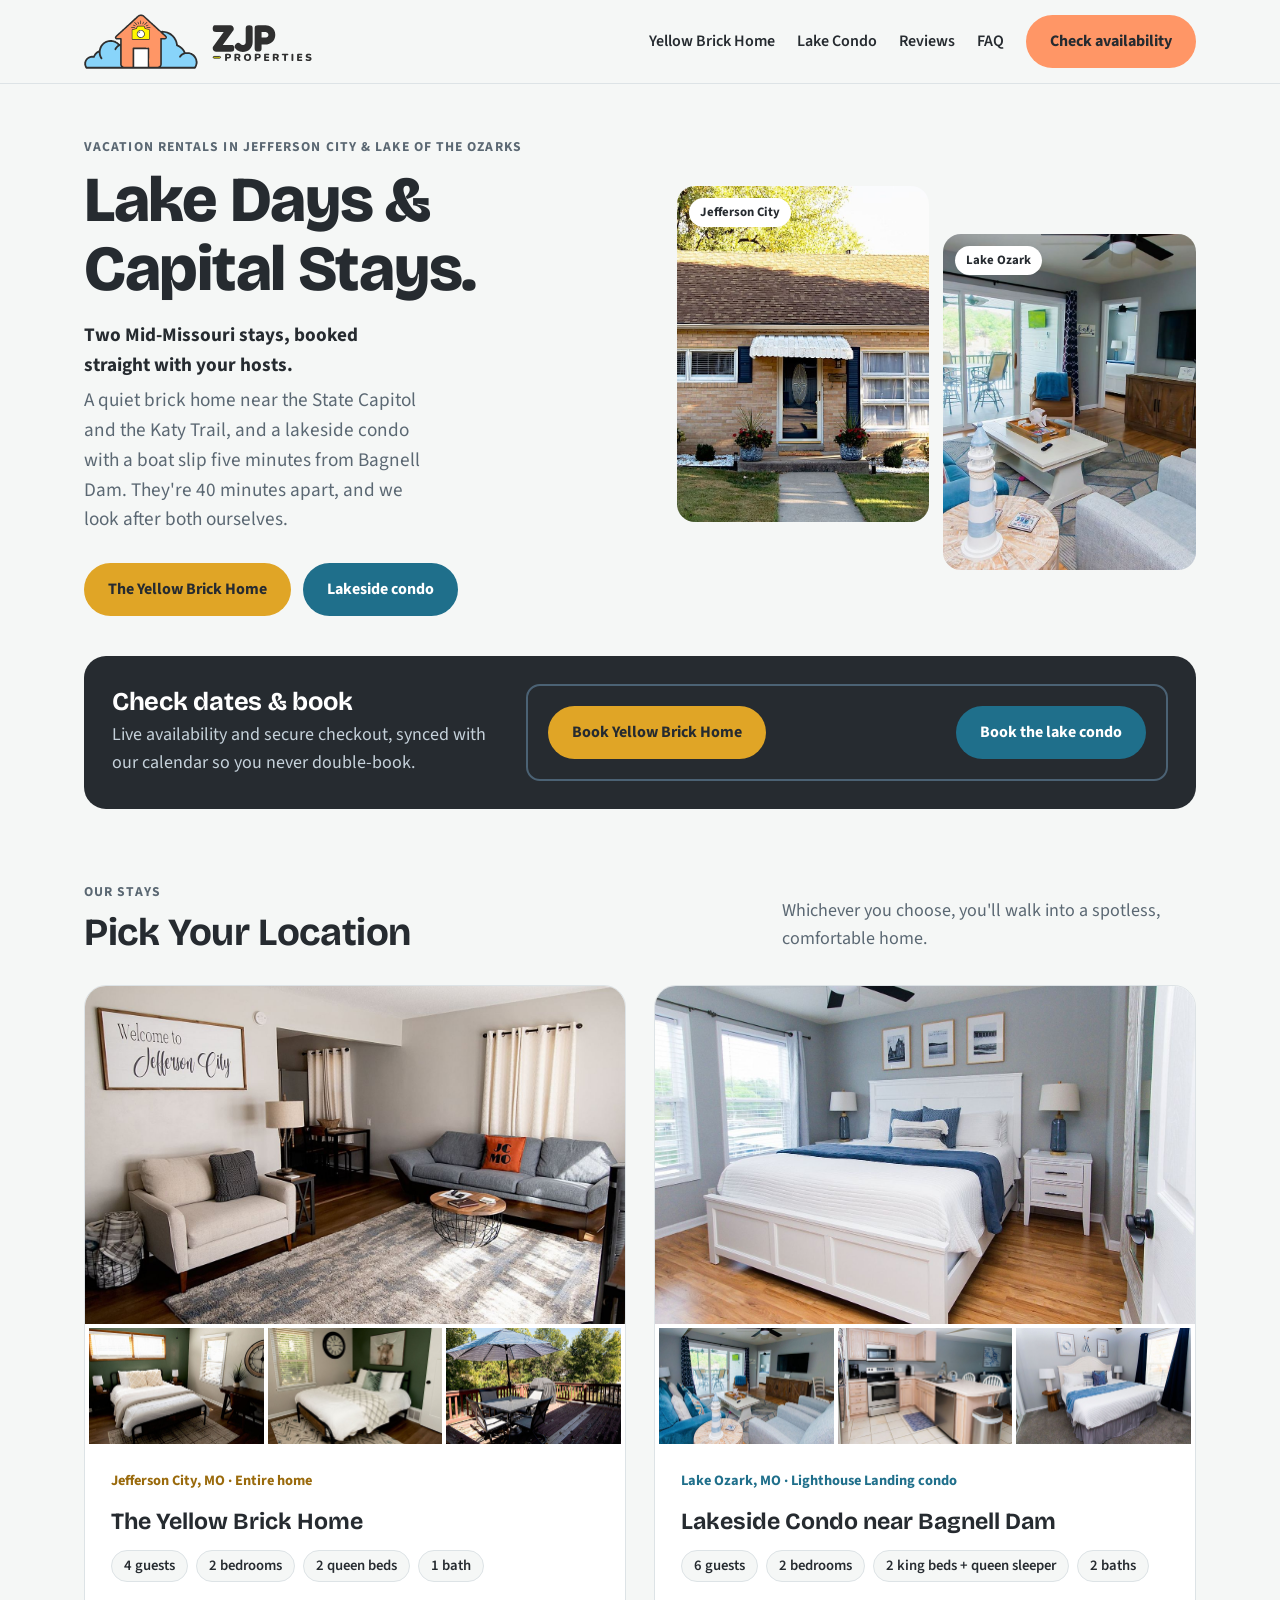
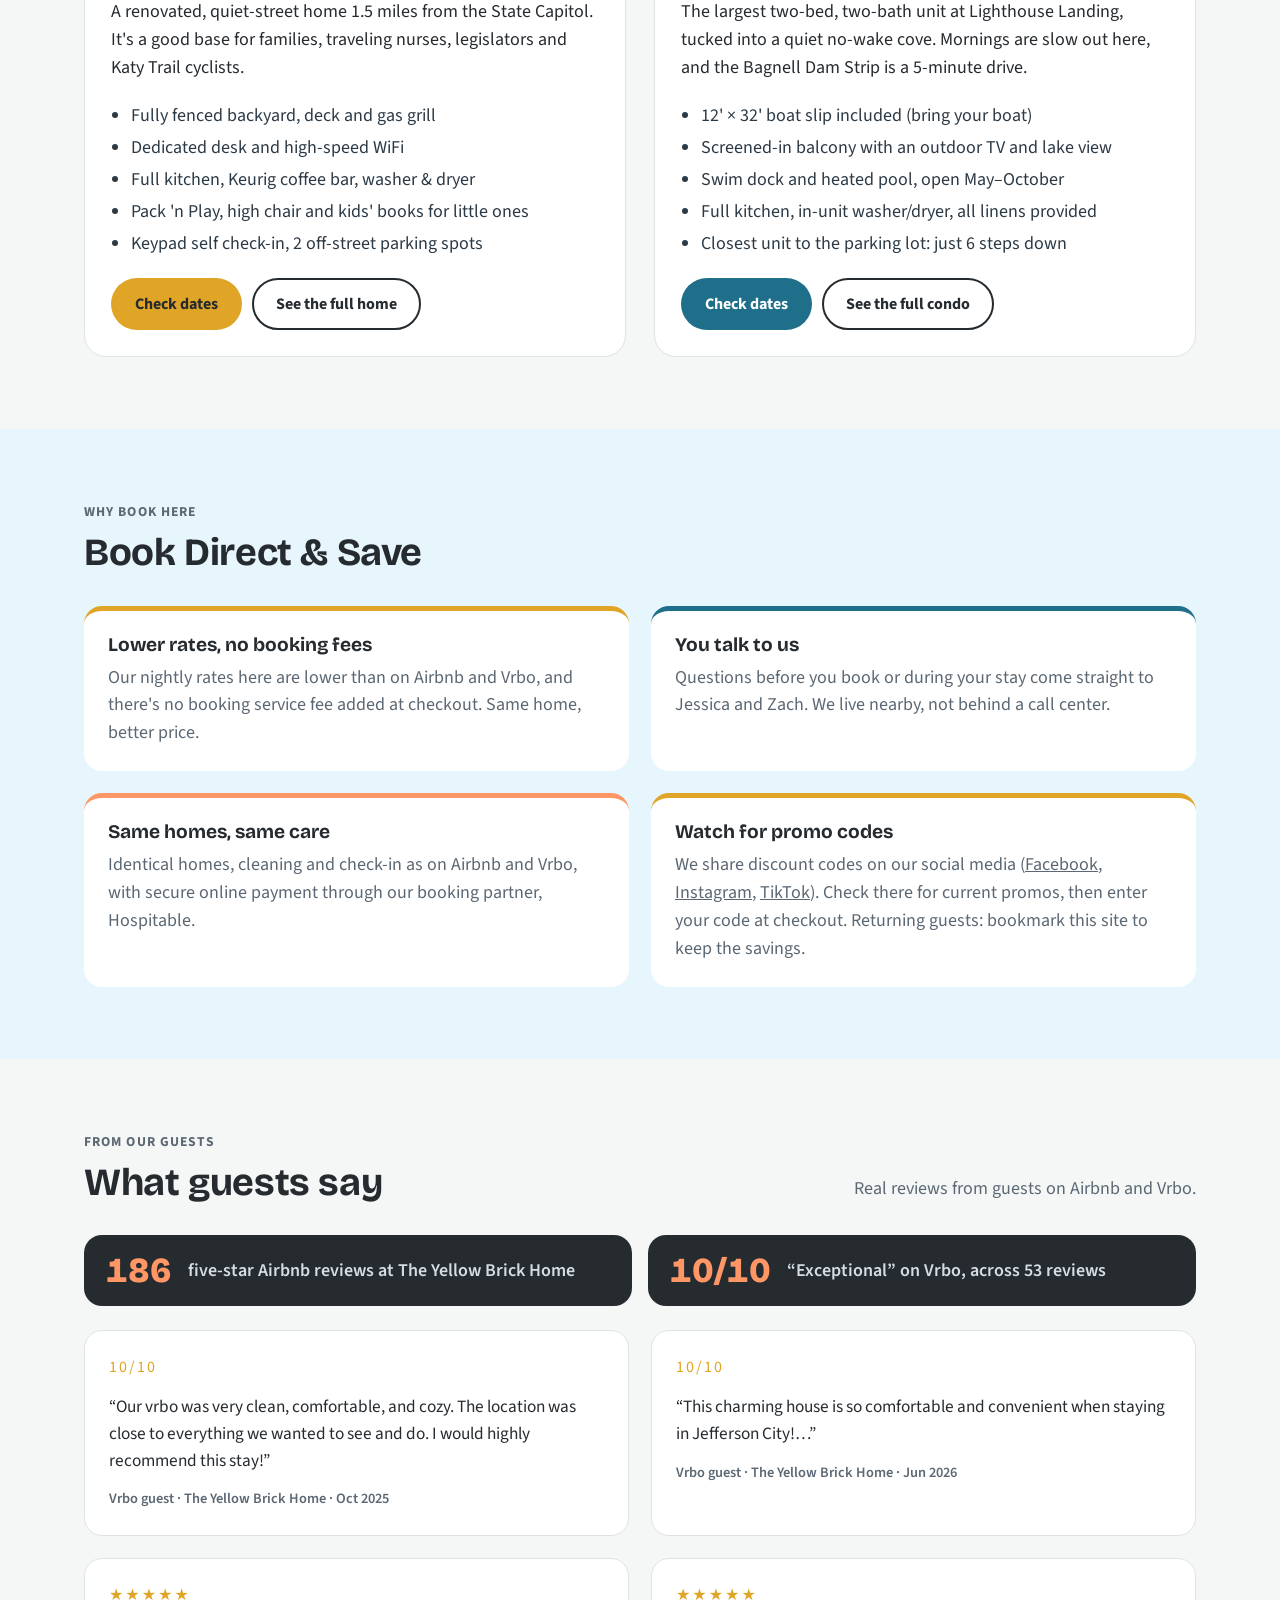
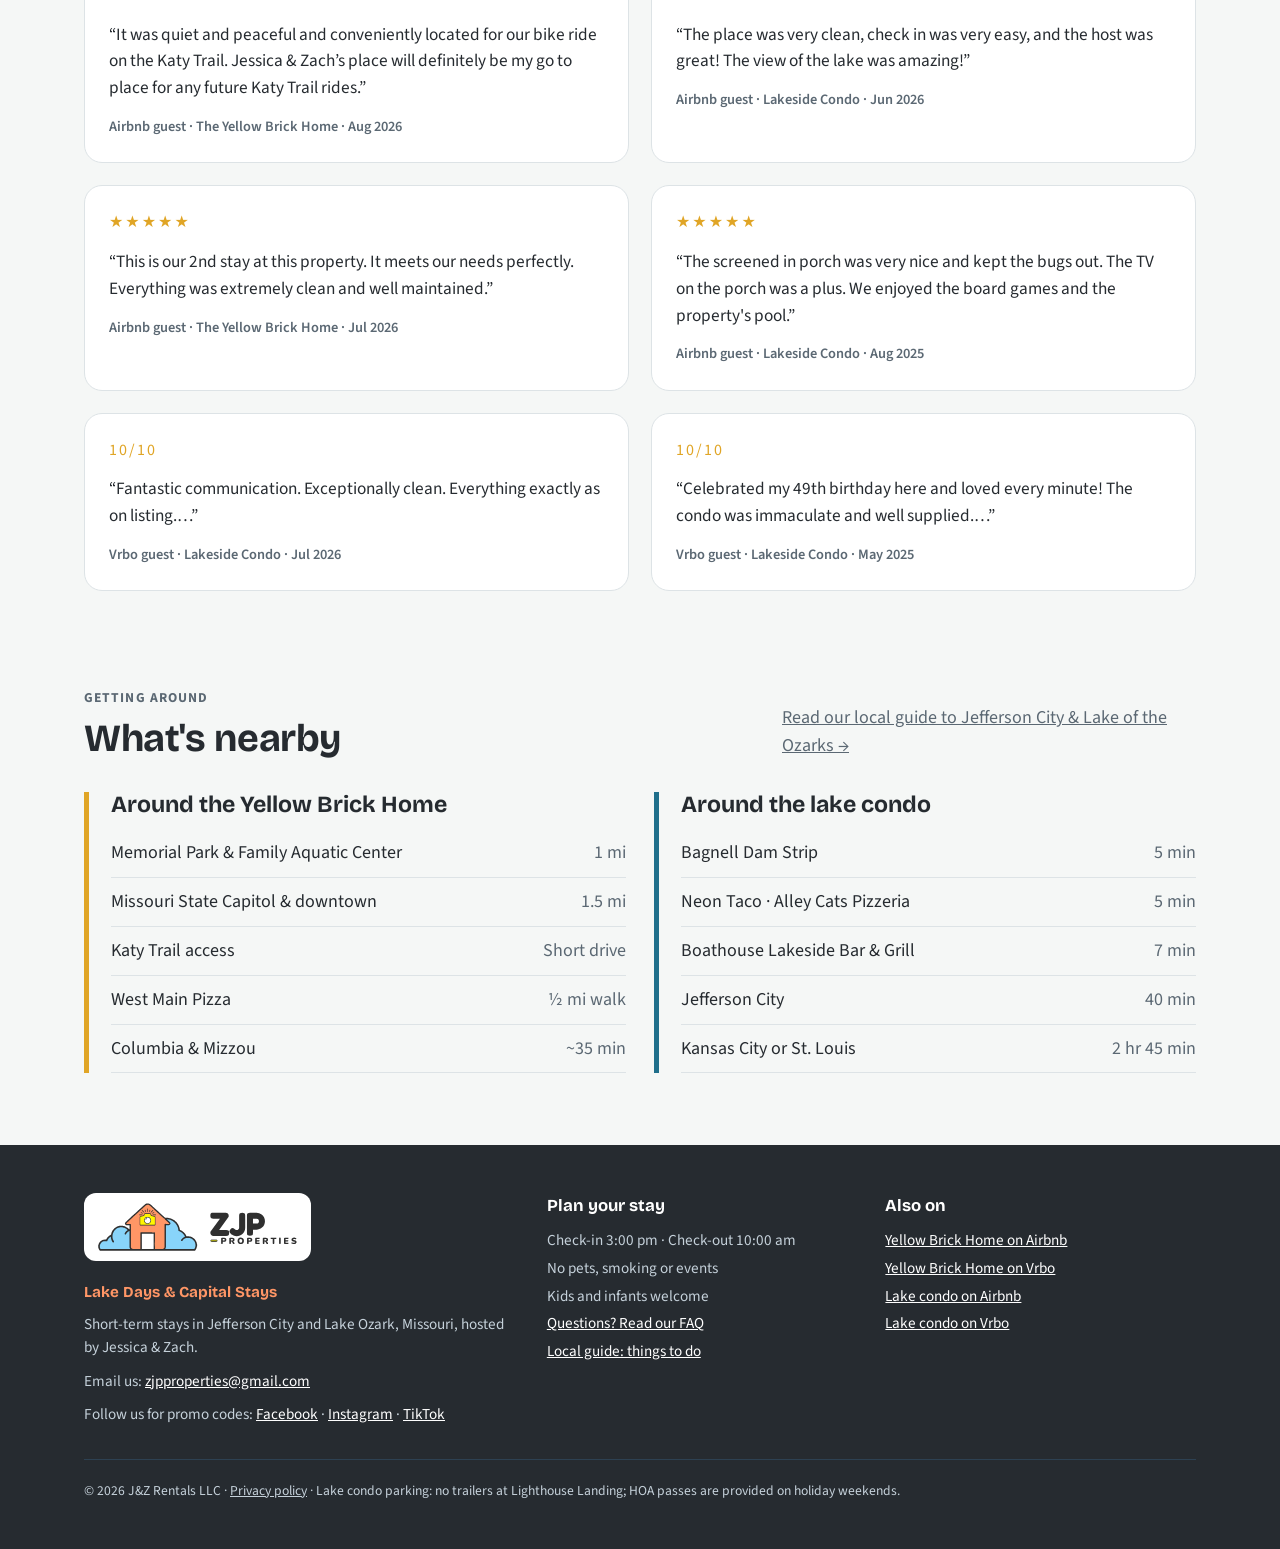
==== commit 96c5092c: "Use house horizontal ZJP logo in header, footer, share image and favicon Co-Authored-By: Claude Opus" ====
--- a/index.html
+++ b/index.html
@@ -36,7 +36,7 @@
    "name": "ZJP Properties",
    "legalName": "J&Z Rentals LLC",
    "url": "https://zjpproperties.com/",
-   "logo": "https://zjpproperties.com/img/zjp-horizontal.png",
+   "logo": "https://zjpproperties.com/img/zjp-logo.png",
    "email": "zjpproperties@gmail.com",
    "slogan": "Lake Days & Capital Stays",
    "sameAs": [
@@ -94,7 +94,7 @@
 
 <header>
   <div class="wrap nav">
-    <a class="brand" href="#top"><img src="img/zjp-horizontal.png" alt="ZJP Properties" width="211" height="55"></a>
+    <a class="brand" href="#top"><img src="img/zjp-logo.svg" alt="ZJP Properties" width="228" height="55"></a>
     <button class="menu-toggle" type="button" aria-expanded="false" aria-controls="main-nav"><svg viewBox="0 0 24 24" aria-hidden="true"><path d="M3 6h18M3 12h18M3 18h18" stroke="currentColor" stroke-width="2.5" stroke-linecap="round"/></svg>Menu</button>
     <nav class="links" id="main-nav" aria-label="Main">
       <a href="yellow-brick-home.html">Yellow Brick Home</a>
@@ -339,7 +339,7 @@
   <div class="wrap">
     <div class="foot-grid">
       <div>
-        <a class="foot-logo" href="index.html"><img src="img/zjp-horizontal.png" alt="ZJP Properties" width="184" height="48" loading="lazy"></a>
+        <a class="foot-logo" href="index.html"><img src="img/zjp-logo.svg" alt="ZJP Properties" width="199" height="48" loading="lazy"></a>
         <p class="foot-tag">Lake Days &amp; Capital Stays</p>
         <p>Short-term stays in Jefferson City and Lake Ozark, Missouri, hosted by Jessica &amp; Zach.</p>
         <p style="margin-top:10px">Email us: <a href="mailto:zjpproperties@gmail.com">zjpproperties@gmail.com</a></p>
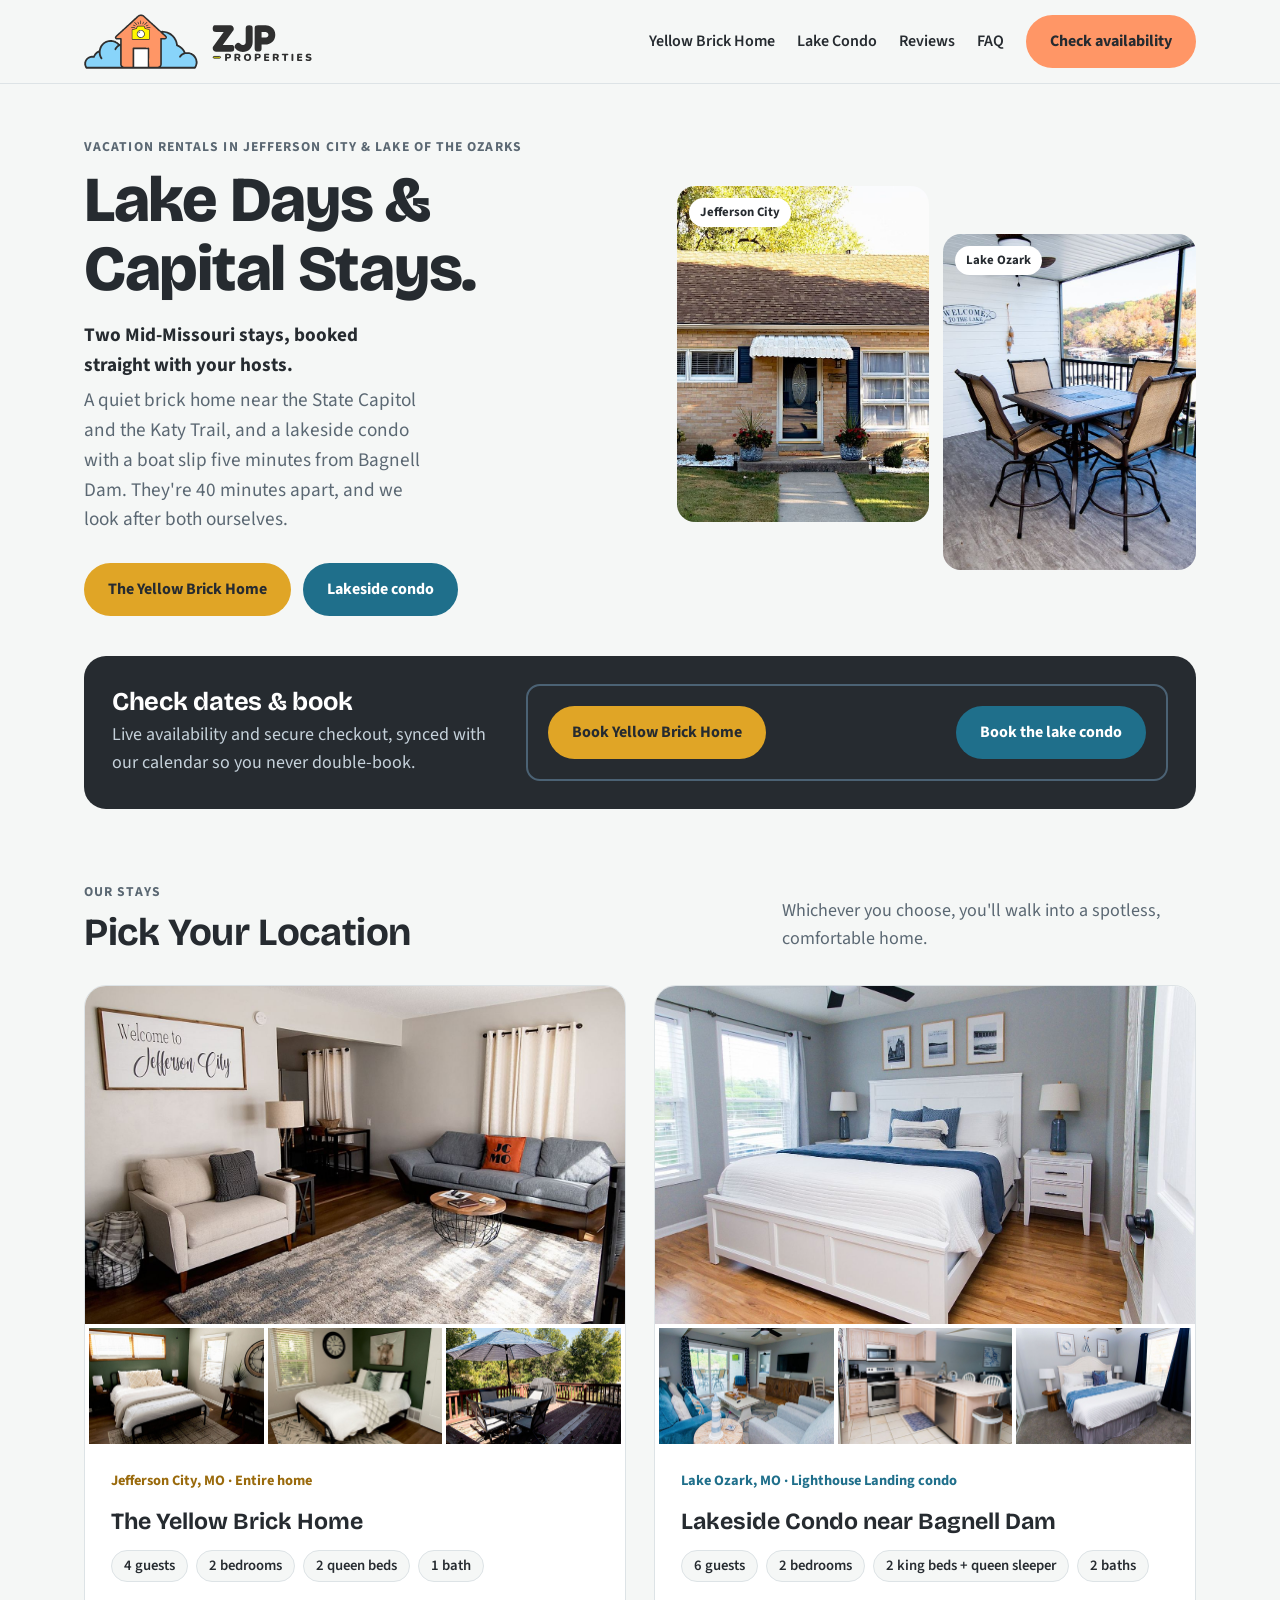
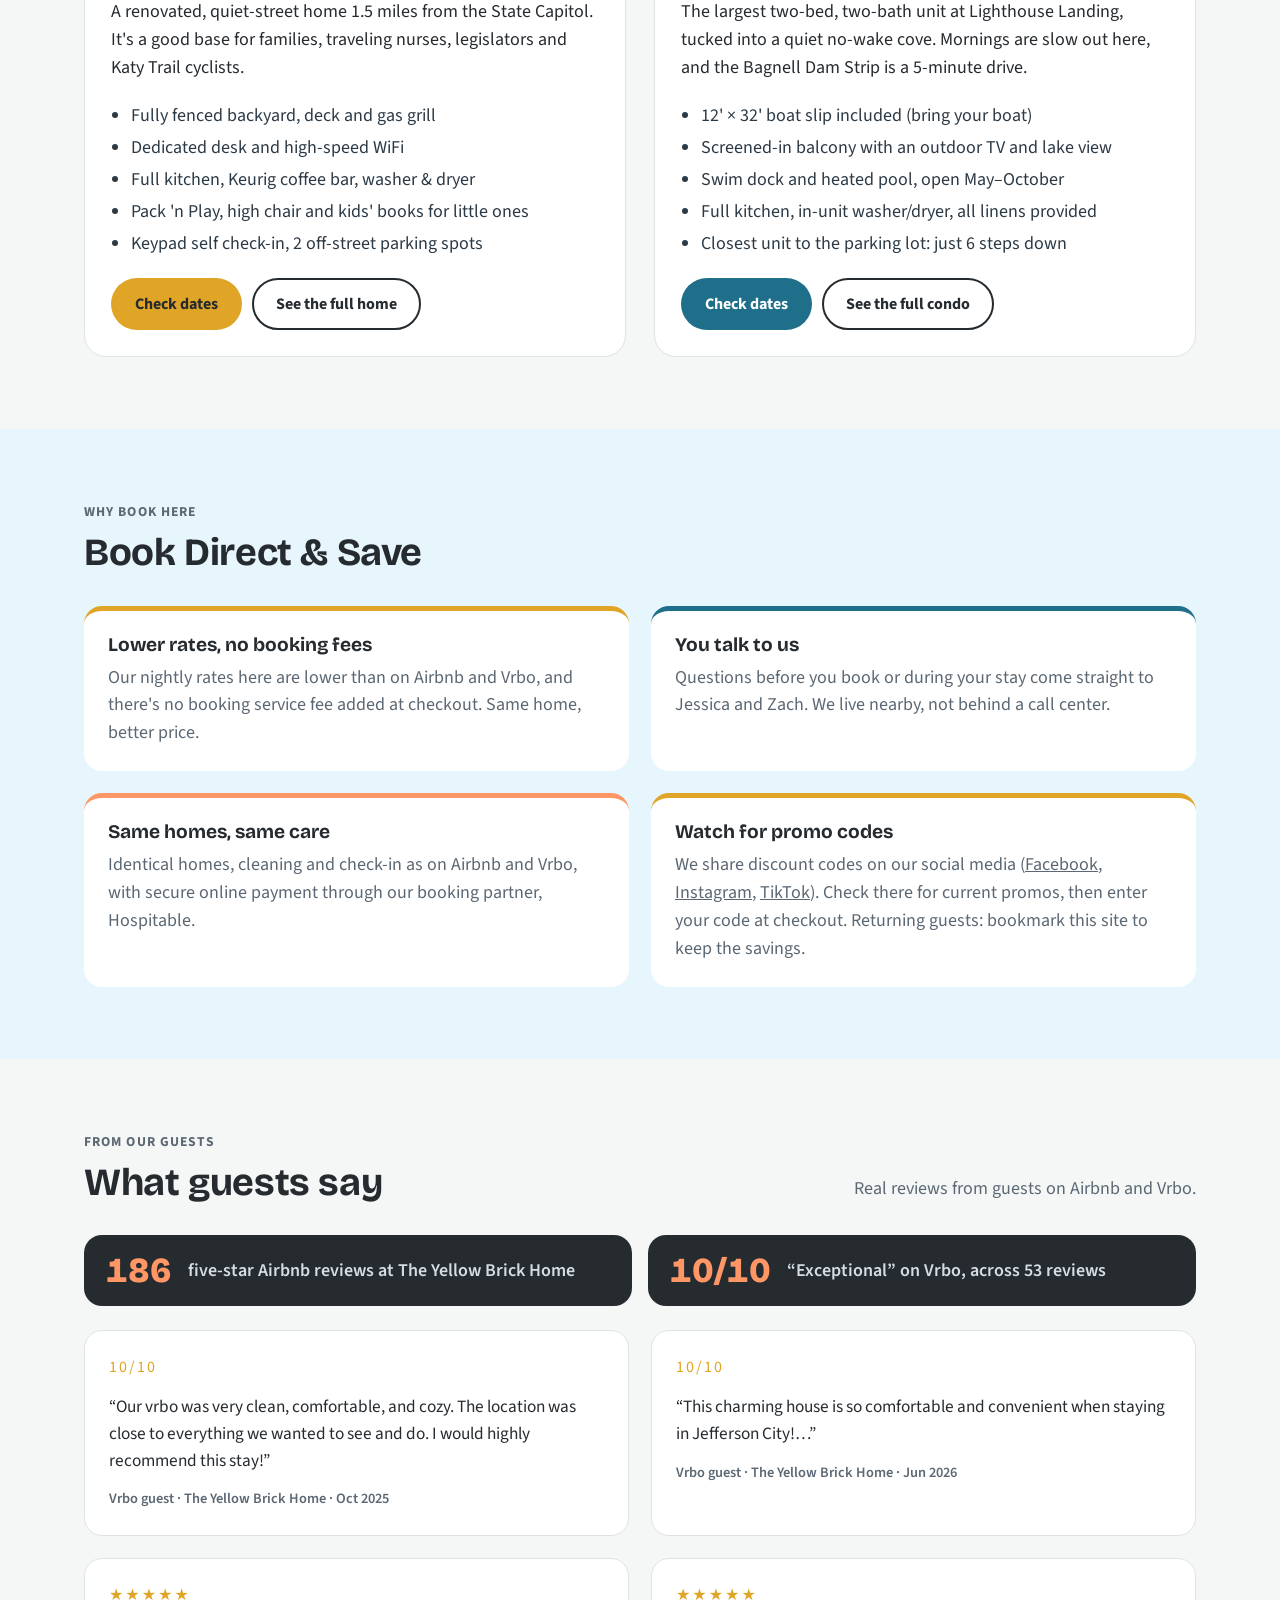
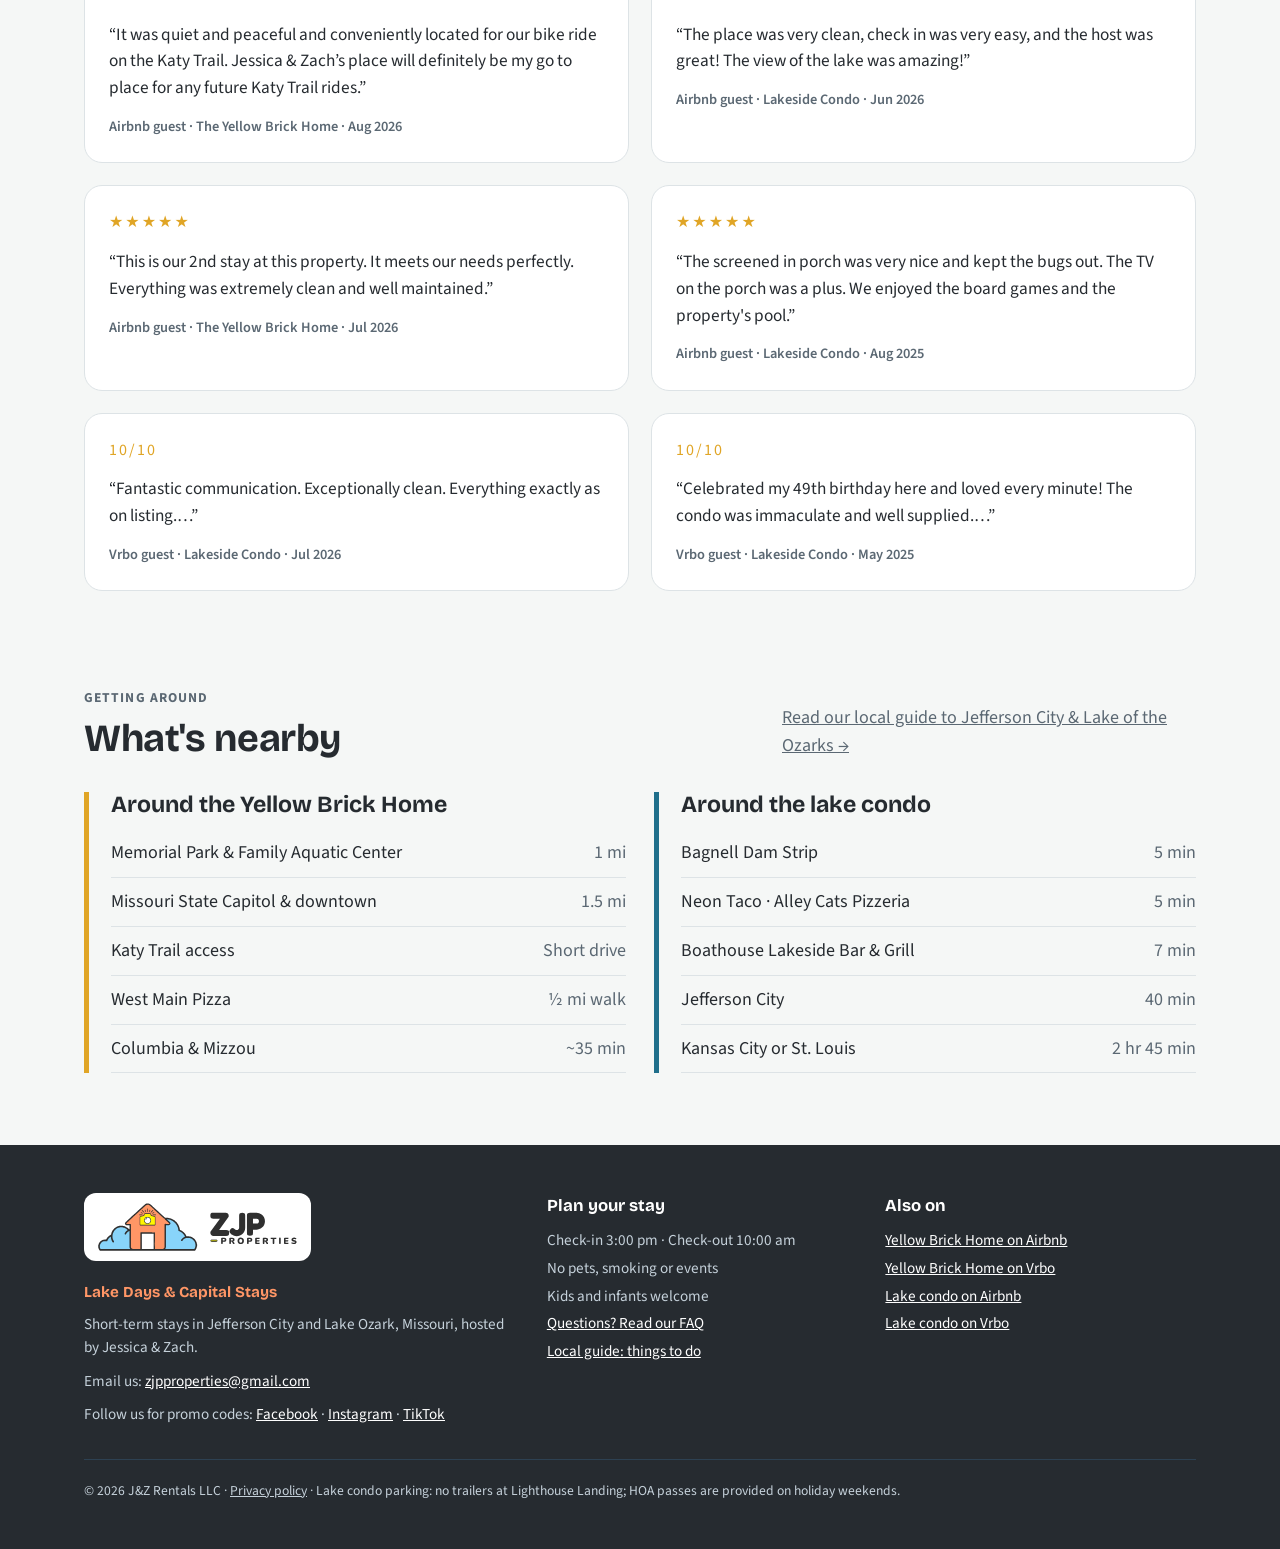
==== commit b83f038a: "Homepage: balcony photo for the lake condo at the top Co-Authored-By: Claude Opus 5.5 <noreply@anthr" ====
--- a/index.html
+++ b/index.html
@@ -11,7 +11,7 @@
 <link rel="preconnect" href="https://fonts.googleapis.com">
 <link rel="preconnect" href="https://fonts.gstatic.com" crossorigin>
 <link href="https://fonts.googleapis.com/css2?family=Bricolage+Grotesque:opsz,wght@12..96,500;12..96,700;12..96,800&family=Source+Sans+3:wght@400;600;700&display=swap" rel="stylesheet">
-<link rel="stylesheet" href="css/site.css">
+<link rel="stylesheet" href="css/site.css?v=20261115b">
 <link rel="canonical" href="https://zjpproperties.com/">
 <meta name="robots" content="index, follow, max-image-preview:large">
 <meta property="og:type" content="website">
@@ -125,8 +125,8 @@
           <span class="tag">Jefferson City</span>
         </div>
         <div class="photo loz">
-          <img src="img/lake-living-room.jpg" alt="Condo living room opening onto the screened balcony and the lake" onerror="this.remove()">
-          <div class="fallback">Photo: lake condo living room</div>
+          <img src="img/lake-balcony-1.jpg" alt="Screened balcony at the lake condo overlooking the cove" onerror="this.remove()">
+          <div class="fallback">Photo: lake condo balcony</div>
           <span class="tag">Lake Ozark</span>
         </div>
       </div>
--- a/css/site.css
+++ b/css/site.css
@@ -195,8 +195,8 @@
 .faq details > div{padding:0 20px 18px;color:#2c3a46}
 .faq details > div p + p{margin-top:10px}
 .links a[aria-current="page"]{text-decoration:underline;text-underline-offset:5px}
-.gallery.g4 button:last-child{grid-column:span 2}
-@media (max-width:760px){.gallery.g4 button:last-child{grid-column:auto}}
+.gallery.g4 button:nth-child(4){grid-column:span 2}
+@media (max-width:760px){.gallery.g4 button:nth-child(4){grid-column:span 2}}
 .booking{scroll-margin-top:90px}
 .booking-note{color:var(--muted);max-width:62ch;margin-bottom:18px}
 .widget-wrap{background:var(--card);border:1px solid var(--line);border-radius:20px;padding:12px;min-height:120px}
@@ -234,3 +234,17 @@
 @media (max-width:480px){.brand img{height:46px}}
 .foot-logo{display:inline-block;background:#fff;border-radius:12px;padding:10px 14px;margin-bottom:12px}
 .foot-logo img{height:48px;width:auto;display:block}
+
+/* Mobile: book button near the top of property pages */
+.mobile-book{display:none}
+@media (max-width:900px){
+  .mobile-book{display:block;margin:0 0 20px;text-align:center}
+  .mobile-book .btn{width:100%}
+  .mobile-book small{display:block;color:var(--muted);margin-top:8px;font-size:.88rem}
+}
+
+/* Extra gallery photos open in the viewer only */
+.gallery-wrap{position:relative}
+.gallery .more{display:none!important}
+.all-photos{position:absolute;right:14px;bottom:14px;background:#fff;color:var(--ink,#262b30);border:1px solid var(--line);border-radius:999px;padding:8px 16px;font:inherit;font-weight:700;font-size:.92rem;cursor:pointer;box-shadow:0 2px 10px rgba(0,0,0,.15)}
+.all-photos:hover{background:#f3f5f6}
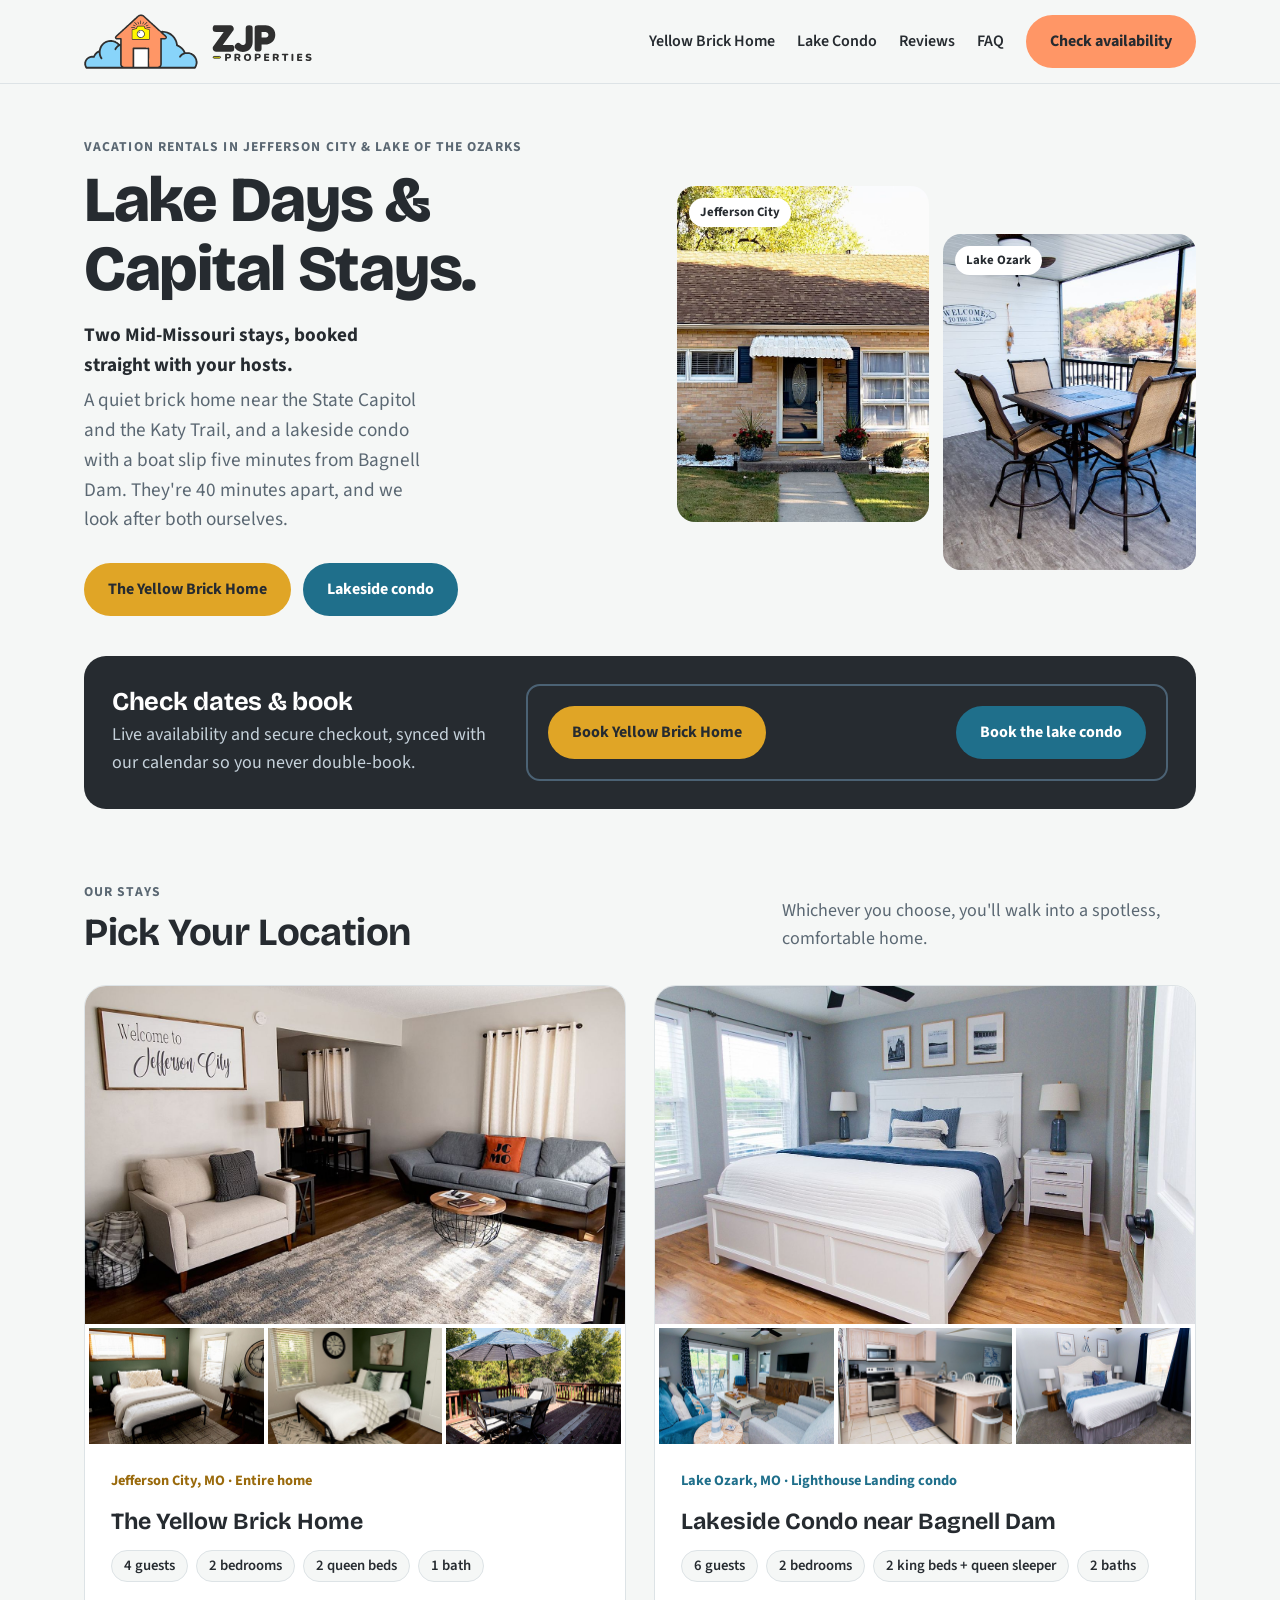
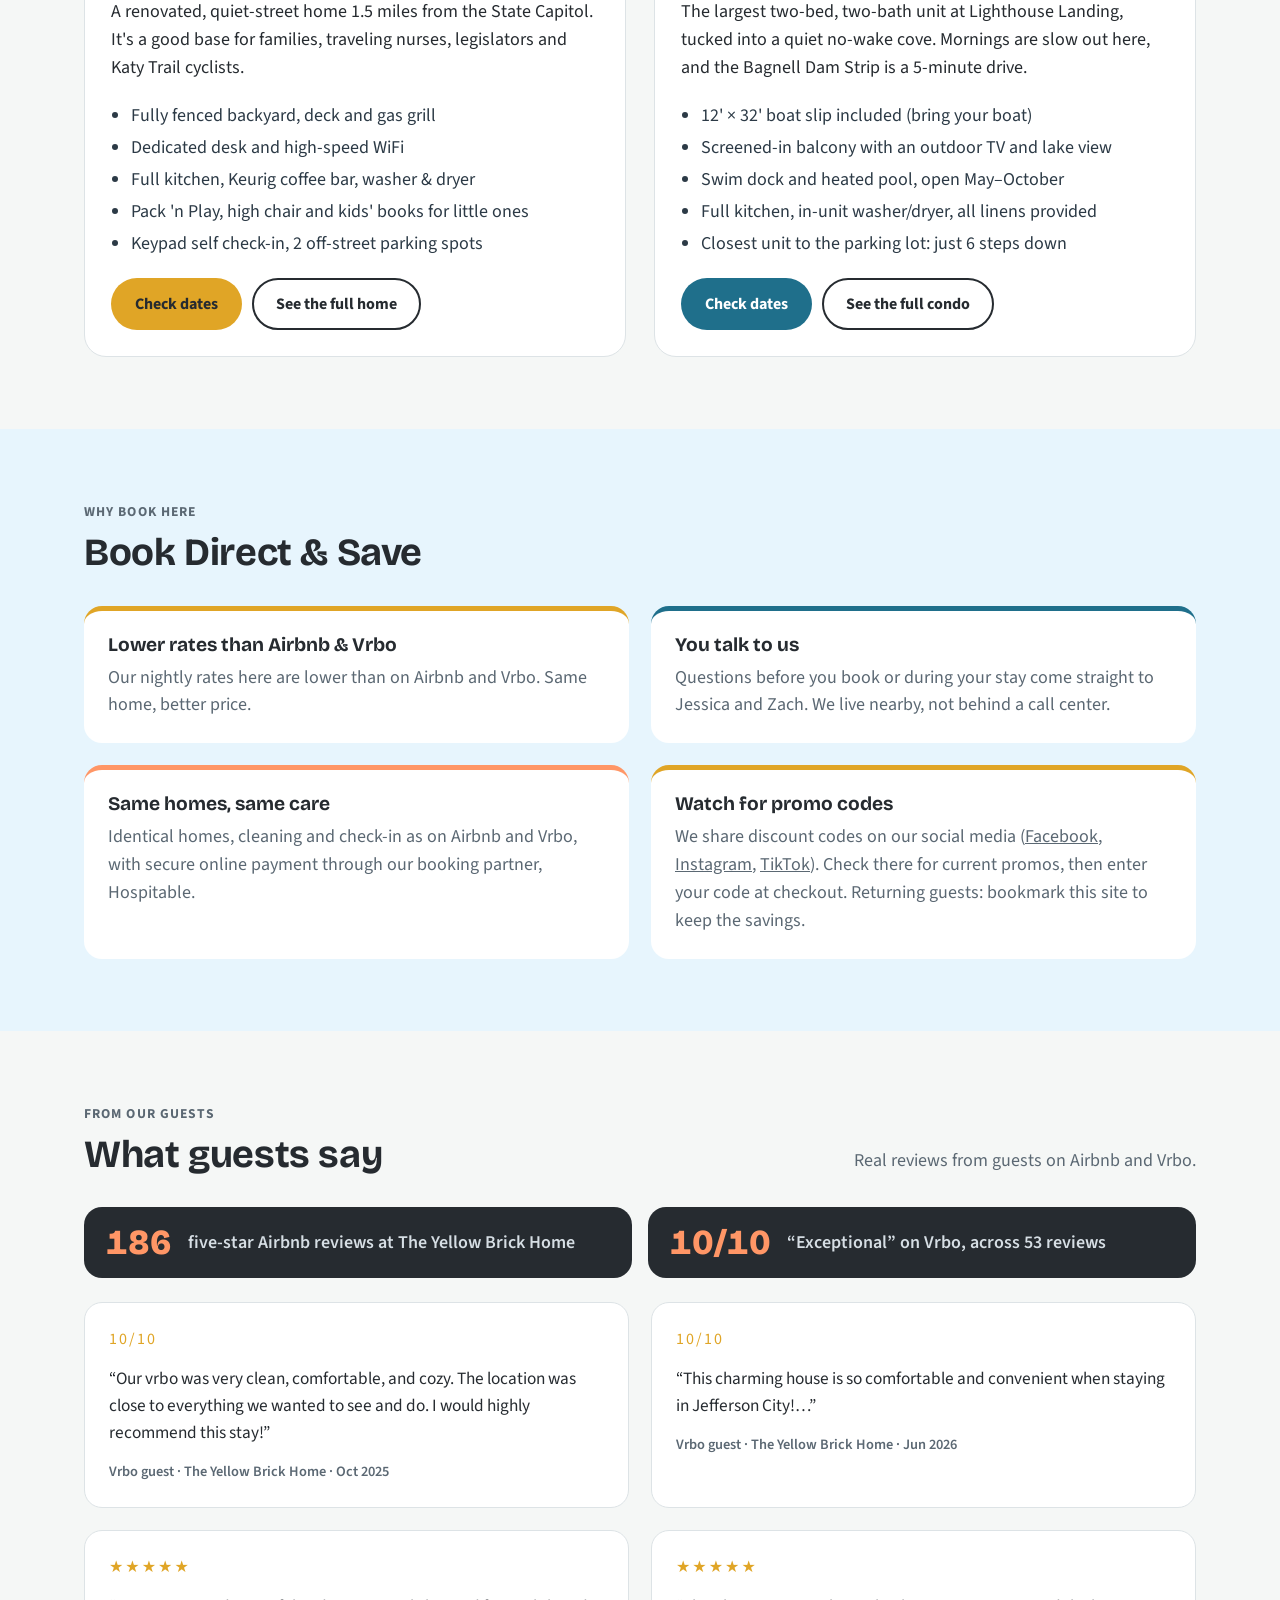
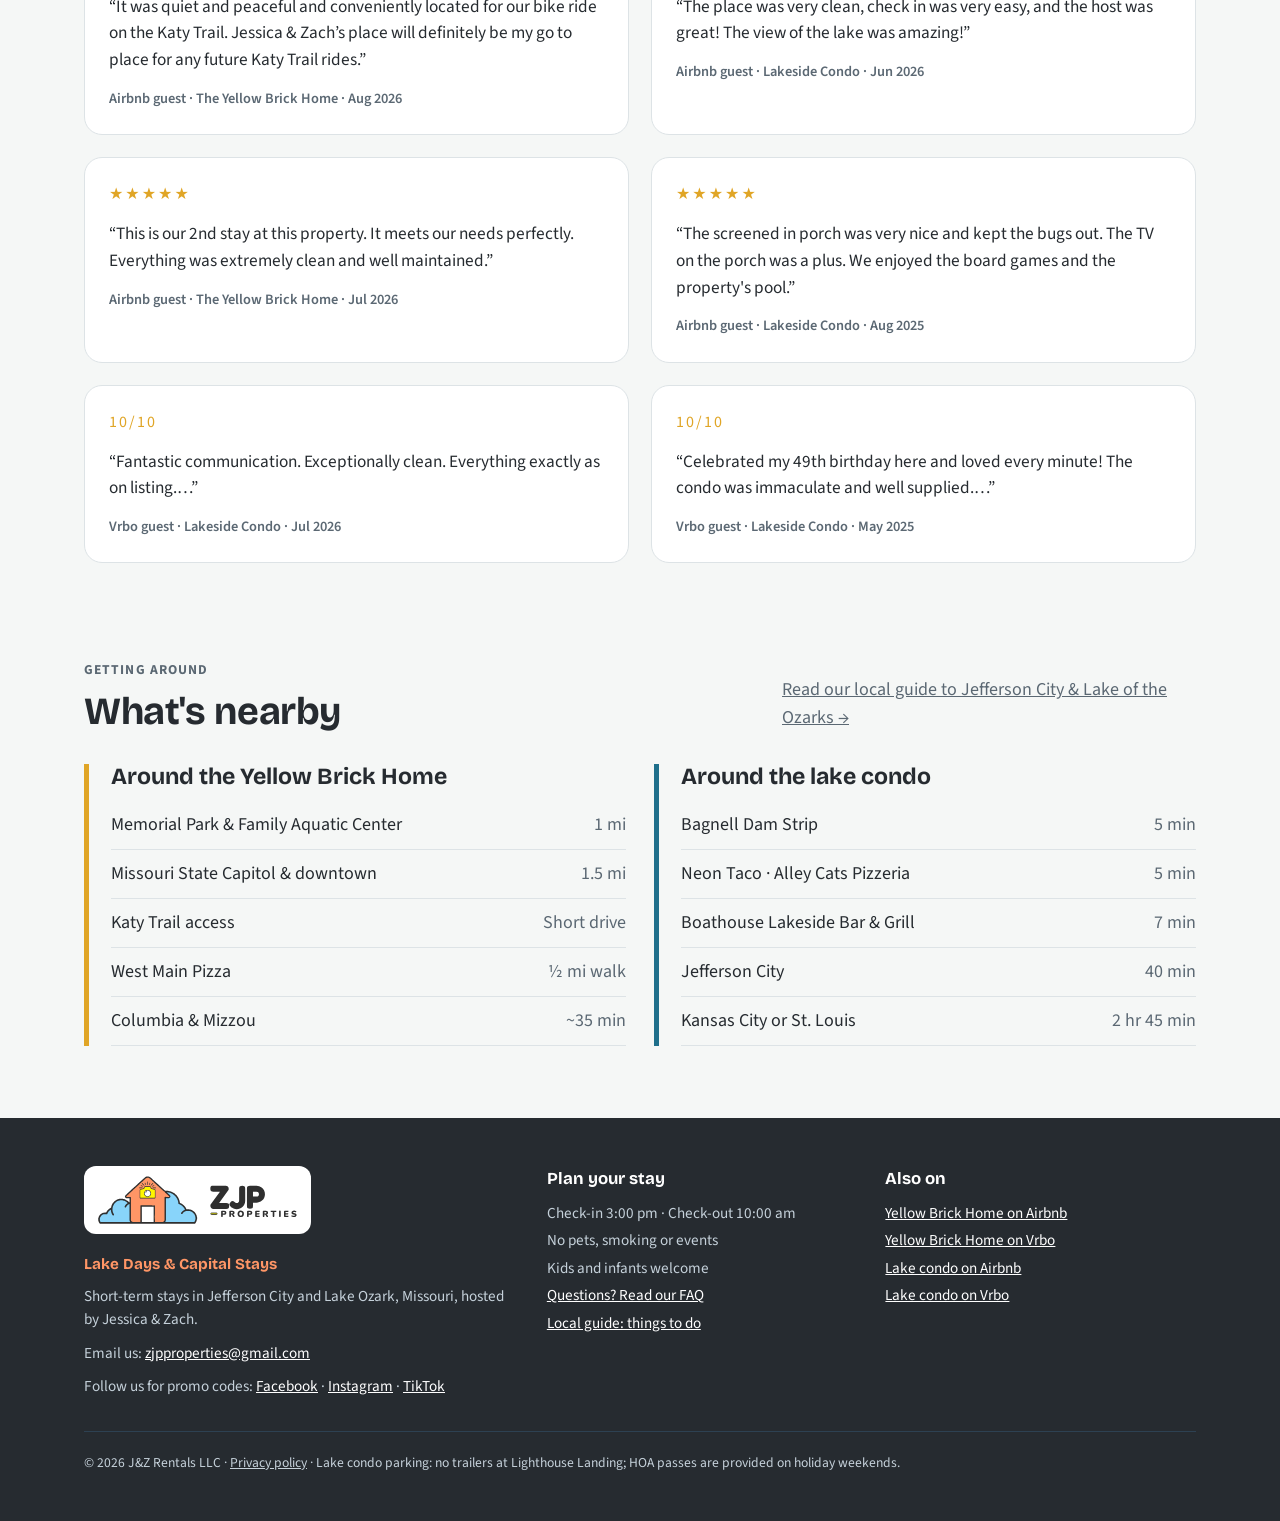
==== commit 7bcccf76: "Remove "no booking fee" wording site-wide Keeps the lower-rate message but drops the no-fee promise " ====
--- a/index.html
+++ b/index.html
@@ -120,12 +120,12 @@
       </div>
       <div class="hero-photos">
         <div class="photo ybh">
-          <img src="img/yellow-brick-home-exterior.jpg" alt="Front of The Yellow Brick Home, a yellow brick house with navy shutters" onerror="this.remove()">
+          <img src="img/yellow-brick-home-jefferson-city-mo.jpg" alt="The Yellow Brick Home, a vacation rental house in Jefferson City, MO, near the Capitol" width="1400" height="933" onerror="this.remove()">
           <div class="fallback">Photo: The Yellow Brick Home</div>
           <span class="tag">Jefferson City</span>
         </div>
         <div class="photo loz">
-          <img src="img/lake-balcony-1.jpg" alt="Screened balcony at the lake condo overlooking the cove" onerror="this.remove()">
+          <img src="img/lake-of-the-ozarks-condo-screened-balcony-lake-view.jpg" alt="Screened balcony with seating for four overlooking a quiet cove at our Lake of the Ozarks condo near Bagnell Dam" width="1400" height="933" onerror="this.remove()">
           <div class="fallback">Photo: lake condo balcony</div>
           <span class="tag">Lake Ozark</span>
         </div>
@@ -156,13 +156,13 @@
       <div class="stays">
         <article class="stay is-ybh" id="yellow-brick-home">
           <div class="photo ybh">
-            <img src="img/ybh-living-room.jpg" alt="Living room with a gray sofa and a Welcome to Jefferson City sign" onerror="this.remove()">
+            <img src="img/jefferson-city-vacation-rental-living-room.jpg" alt="Living room with a gray sofa and a Welcome to Jefferson City sign at The Yellow Brick Home" width="1400" height="934" onerror="this.remove()">
             <div class="fallback">Photo: The Yellow Brick Home living room</div>
           </div>
           <div class="thumbs">
-            <img src="img/ybh-bedroom-desk.jpg" alt="Queen bedroom with a desk for working" loading="lazy">
-            <img src="img/ybh-bedroom-2.jpg" alt="Second queen bedroom with a green accent wall" loading="lazy">
-            <img src="img/ybh-deck.jpg" alt="Back deck with a table, umbrella and gas grill" loading="lazy">
+            <img src="img/jefferson-city-vacation-rental-queen-bedroom-workspace.jpg" alt="Queen bedroom with a desk for remote work at The Yellow Brick Home in Jefferson City" width="1400" height="933" loading="lazy">
+            <img src="img/jefferson-city-vacation-rental-second-queen-bedroom.jpg" alt="Second queen bedroom with a green accent wall at The Yellow Brick Home" width="1400" height="934" loading="lazy">
+            <img src="img/jefferson-city-vacation-rental-back-deck-grill.jpg" alt="Back deck with a table, umbrella and gas grill at the Jefferson City vacation home" width="1400" height="933" loading="lazy">
           </div>
           <div class="stay-body">
             <div class="where">Jefferson City, MO · Entire home</div>
@@ -187,13 +187,13 @@
 
         <article class="stay is-loz" id="lake-condo">
           <div class="photo loz">
-            <img src="img/lake-primary-bedroom.jpg" alt="Primary bedroom with a king bed and windows overlooking the cove" onerror="this.remove()">
+            <img src="img/lake-of-the-ozarks-condo-primary-king-bedroom.jpg" alt="Primary bedroom with a king bed and windows overlooking the cove at Lake of the Ozarks" width="1400" height="933" onerror="this.remove()">
             <div class="fallback">Photo: primary bedroom</div>
           </div>
           <div class="thumbs">
-            <img src="img/lake-living-room.jpg" alt="Living room with a view through to the balcony" loading="lazy">
-            <img src="img/lake-kitchen.jpg" alt="Kitchen with stainless appliances and a breakfast bar" loading="lazy">
-            <img src="img/lake-second-bedroom.jpg" alt="Second bedroom with a king bed" loading="lazy">
+            <img src="img/lake-of-the-ozarks-condo-living-room-balcony.jpg" alt="Lake condo living room opening onto the screened balcony and lake view" width="1400" height="933" loading="lazy">
+            <img src="img/lake-of-the-ozarks-condo-kitchen-breakfast-bar.jpg" alt="Fully equipped kitchen with stainless appliances and a breakfast bar at the Lake of the Ozarks condo" width="1400" height="933" loading="lazy">
+            <img src="img/lake-of-the-ozarks-condo-second-king-bedroom.jpg" alt="Second bedroom with a king bed at the Lake of the Ozarks condo rental" width="1400" height="933" loading="lazy">
           </div>
           <div class="stay-body">
             <div class="where">Lake Ozark, MO · Lighthouse Landing condo</div>
@@ -227,8 +227,8 @@
       </div>
       <div class="reasons">
         <div class="reason">
-          <h3>Lower rates, no booking fees</h3>
-          <p>Our nightly rates here are lower than on Airbnb and Vrbo, and there's no booking service fee added at checkout. Same home, better price.</p>
+          <h3>Lower rates than Airbnb &amp; Vrbo</h3>
+          <p>Our nightly rates here are lower than on Airbnb and Vrbo. Same home, better price.</p>
         </div>
         <div class="reason">
           <h3>You talk to us</h3>
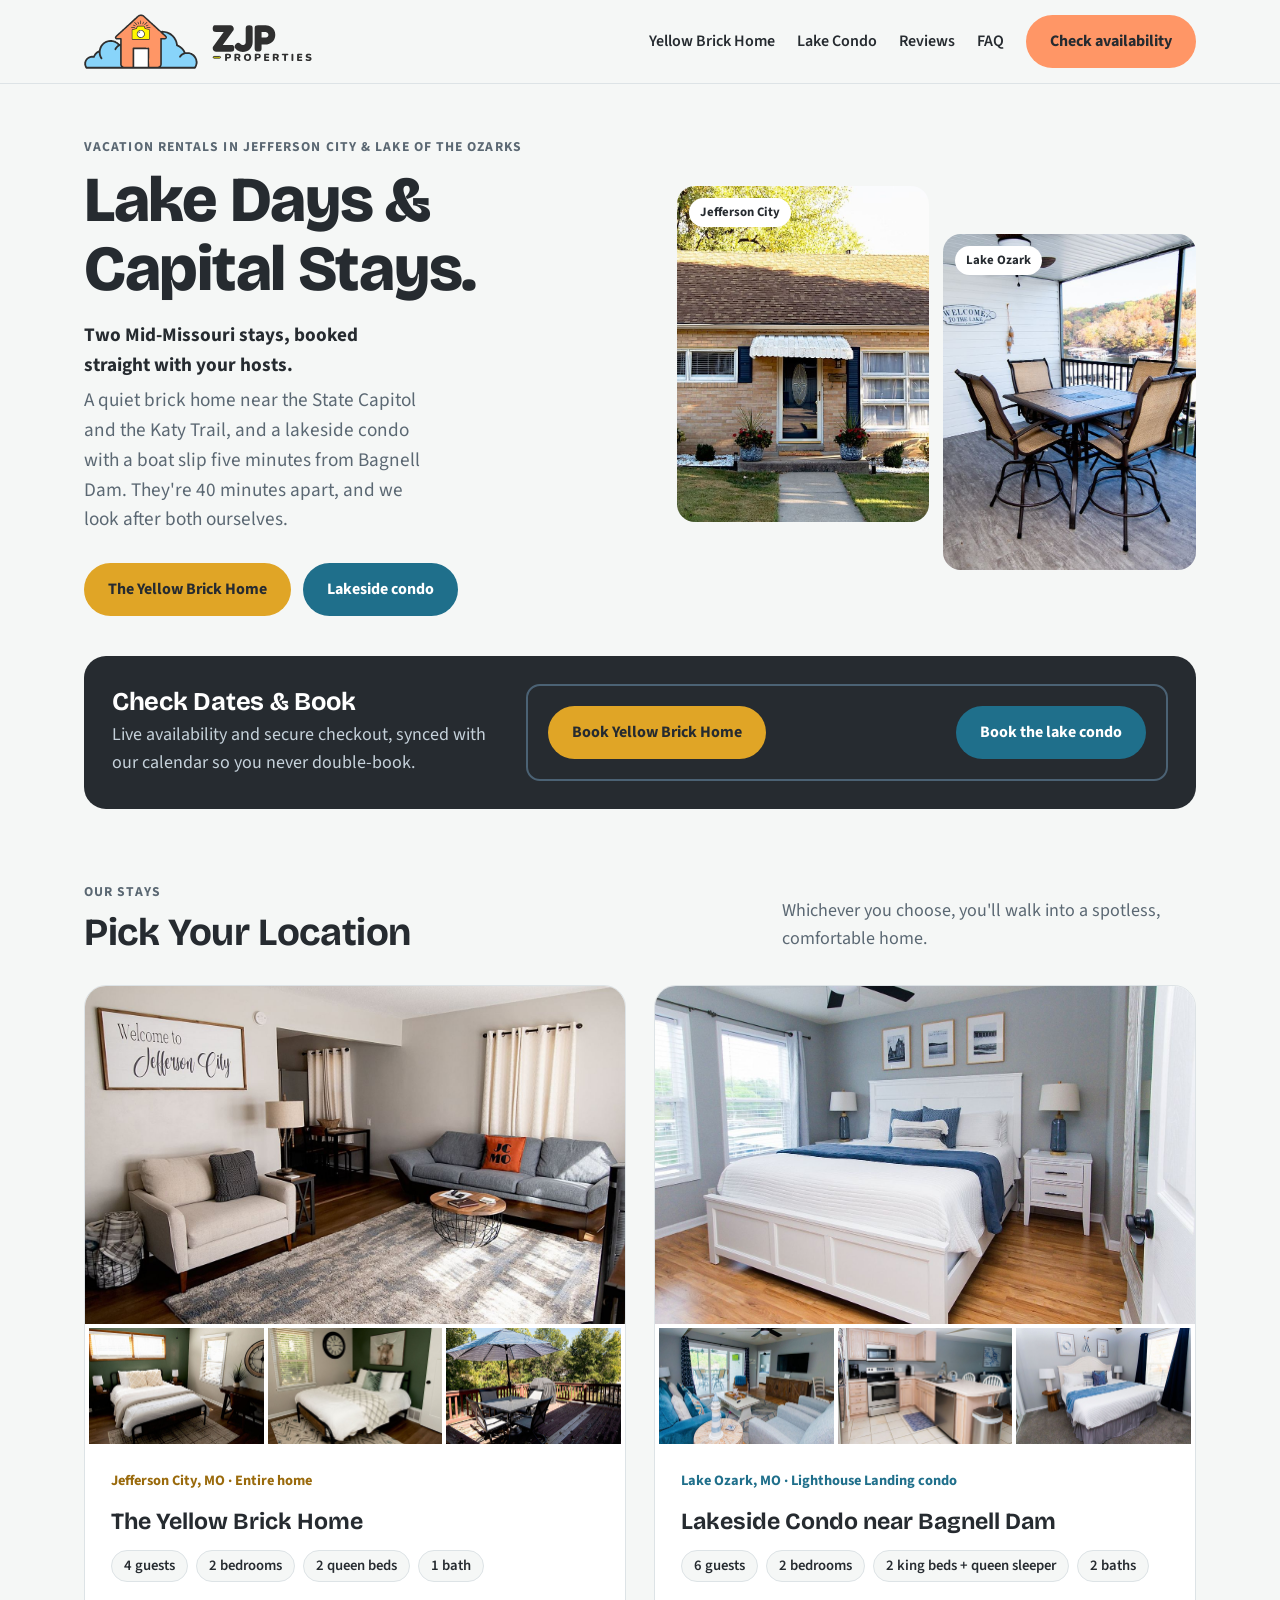
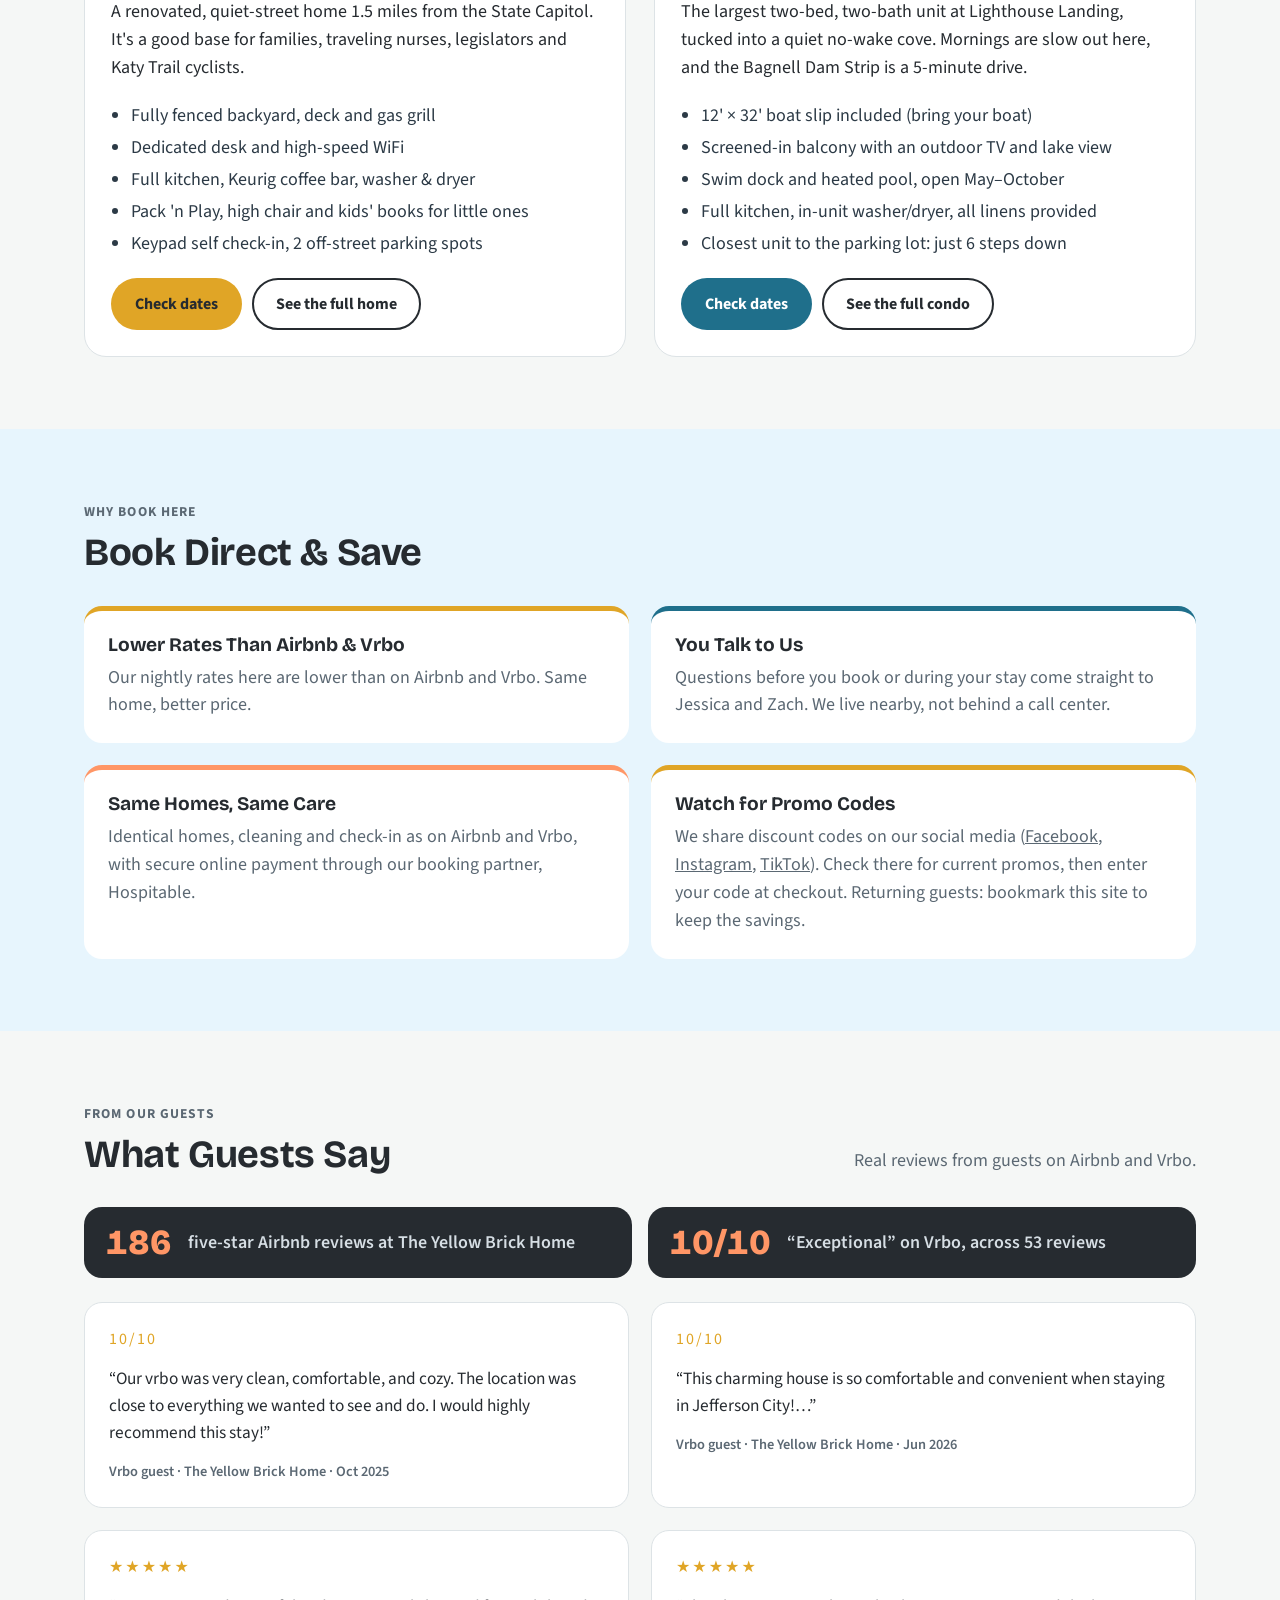
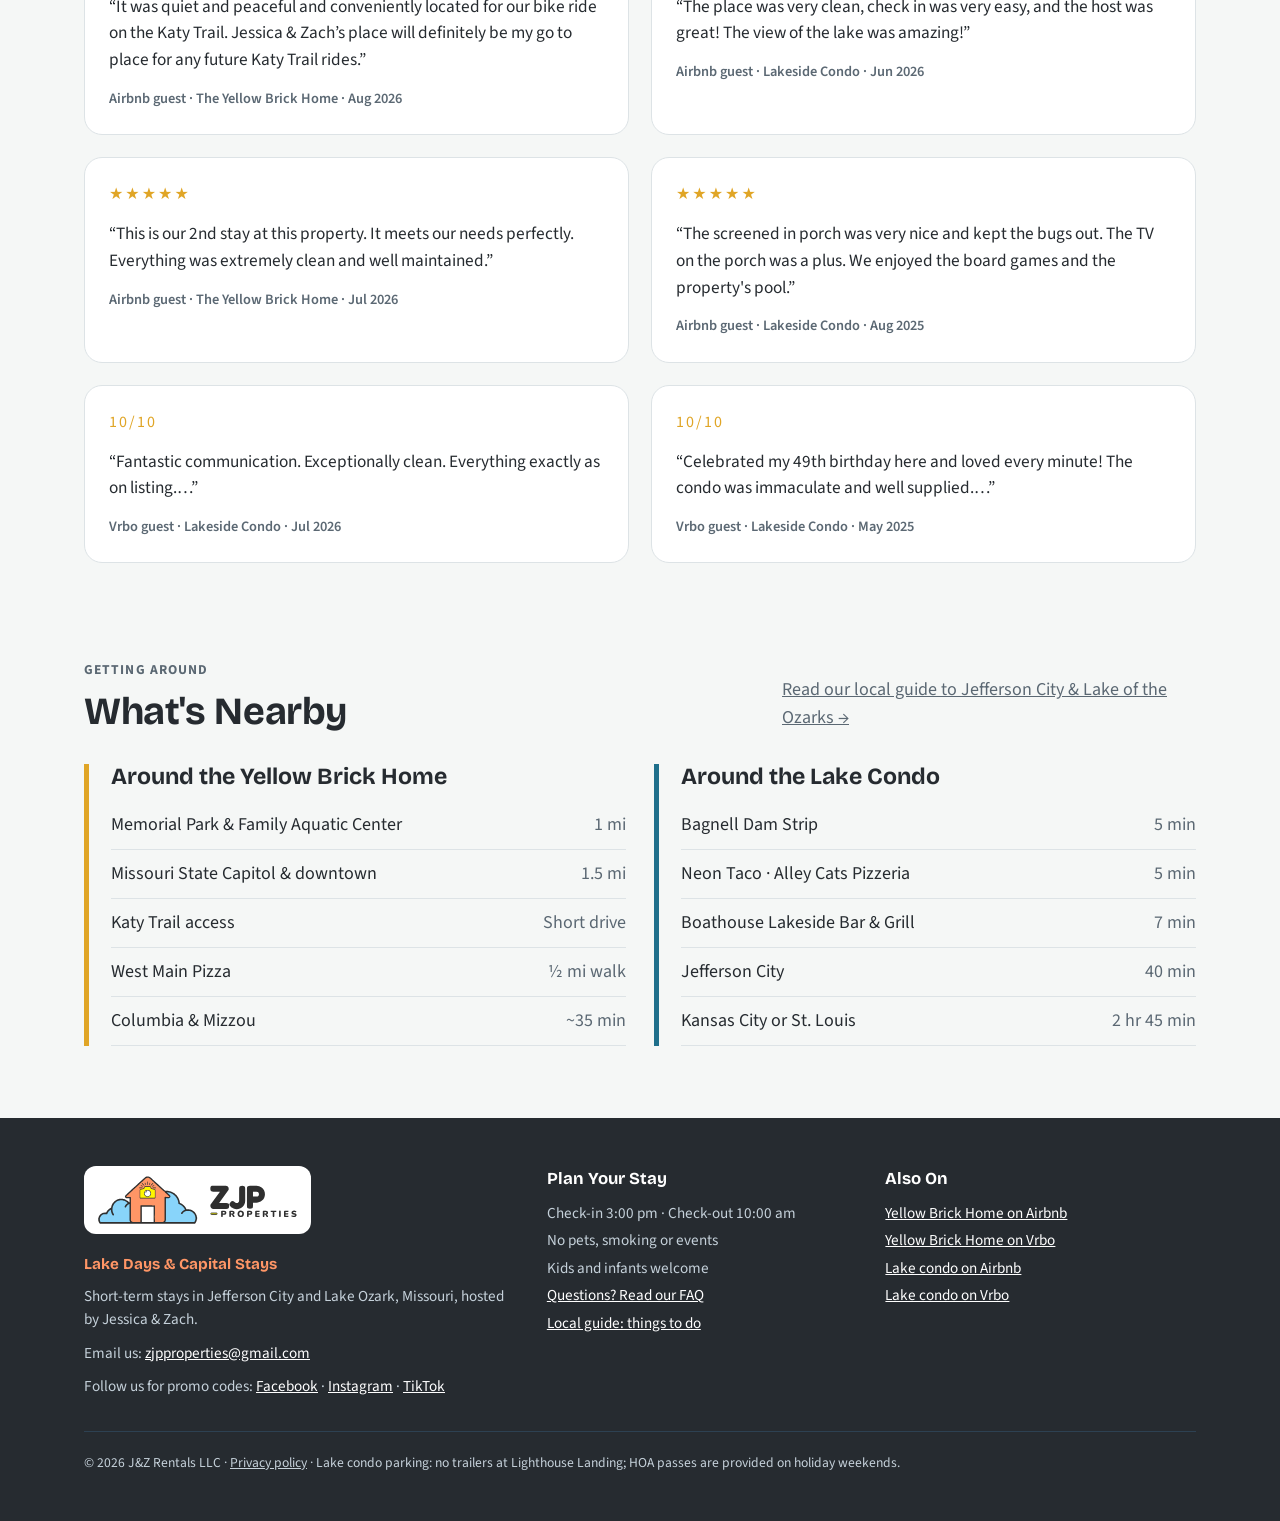
==== commit 0ab9943d: "Use title capitalization for all headings Co-Authored-By: Claude Opus 5.5 <noreply@anthropic.com> Cl" ====
--- a/index.html
+++ b/index.html
@@ -136,7 +136,7 @@
     <div class="wrap" id="book">
     <div class="book">
       <div>
-        <h2 style="font-size:1.6rem">Check dates &amp; book</h2>
+        <h2 style="font-size:1.6rem">Check Dates &amp; Book</h2>
         <p>Live availability and secure checkout, synced with our calendar so you never double-book.</p>
       </div>
       <div class="widget-slot" id="hospitable-booking-widget">
@@ -227,19 +227,19 @@
       </div>
       <div class="reasons">
         <div class="reason">
-          <h3>Lower rates than Airbnb &amp; Vrbo</h3>
+          <h3>Lower Rates Than Airbnb &amp; Vrbo</h3>
           <p>Our nightly rates here are lower than on Airbnb and Vrbo. Same home, better price.</p>
         </div>
         <div class="reason">
-          <h3>You talk to us</h3>
+          <h3>You Talk to Us</h3>
           <p>Questions before you book or during your stay come straight to Jessica and Zach. We live nearby, not behind a call center.</p>
         </div>
         <div class="reason">
-          <h3>Same homes, same care</h3>
+          <h3>Same Homes, Same Care</h3>
           <p>Identical homes, cleaning and check-in as on Airbnb and Vrbo, with secure online payment through our booking partner, Hospitable.</p>
         </div>
         <div class="reason">
-          <h3>Watch for promo codes</h3>
+          <h3>Watch for Promo Codes</h3>
           <p>We share discount codes on our social media (<a href="https://www.facebook.com/zjpproperties/" target="_blank" rel="noopener">Facebook</a>, <a href="https://www.instagram.com/zjpproperties/" target="_blank" rel="noopener">Instagram</a>, <a href="https://www.tiktok.com/@zjp.properties" target="_blank" rel="noopener">TikTok</a>). Check there for current promos, then enter your code at checkout. Returning guests: bookmark this site to keep the savings.</p>
         </div>
       </div>
@@ -250,7 +250,7 @@
   <section id="reviews">
     <div class="wrap">
       <div class="section-head">
-        <div><div class="kicker">From our guests</div><h2>What guests say</h2></div>
+        <div><div class="kicker">From our guests</div><h2>What Guests Say</h2></div>
         <p>Real reviews from guests on Airbnb and Vrbo.</p>
       </div>
       <div class="scores">
@@ -306,7 +306,7 @@
   <section id="area" style="padding-top:24px">
     <div class="wrap">
       <div class="section-head">
-        <div><div class="kicker">Getting around</div><h2>What's nearby</h2></div>
+        <div><div class="kicker">Getting around</div><h2>What's Nearby</h2></div>
         <p><a href="jefferson-city-lake-of-the-ozarks-guide.html">Read our local guide to Jefferson City &amp; Lake of the Ozarks →</a></p>
       </div>
       <div class="area">
@@ -321,7 +321,7 @@
           </ul>
         </div>
         <div class="area-col lake">
-          <h3>Around the lake condo</h3>
+          <h3>Around the Lake Condo</h3>
           <ul class="dist">
             <li><span>Bagnell Dam Strip</span><span>5 min</span></li>
             <li><span>Neon Taco · Alley Cats Pizzeria</span><span>5 min</span></li>
@@ -346,7 +346,7 @@
         <p class="foot-social">Follow us for promo codes: <a href="https://www.facebook.com/zjpproperties/" rel="me noopener" target="_blank">Facebook</a> · <a href="https://www.instagram.com/zjpproperties/" rel="me noopener" target="_blank">Instagram</a> · <a href="https://www.tiktok.com/@zjp.properties" rel="me noopener" target="_blank">TikTok</a></p>
       </div>
       <div>
-        <h4>Plan your stay</h4>
+        <h4>Plan Your Stay</h4>
         <ul>
           <li>Check-in 3:00 pm · Check-out 10:00 am</li>
           <li>No pets, smoking or events</li>
@@ -356,7 +356,7 @@
         </ul>
       </div>
       <div>
-        <h4>Also on</h4>
+        <h4>Also On</h4>
         <ul>
           <li><a href="https://airbnb.com/h/yellowbrickhome">Yellow Brick Home on Airbnb</a></li>
           <li><a href="https://www.vrbo.com/2959095">Yellow Brick Home on Vrbo</a></li>
